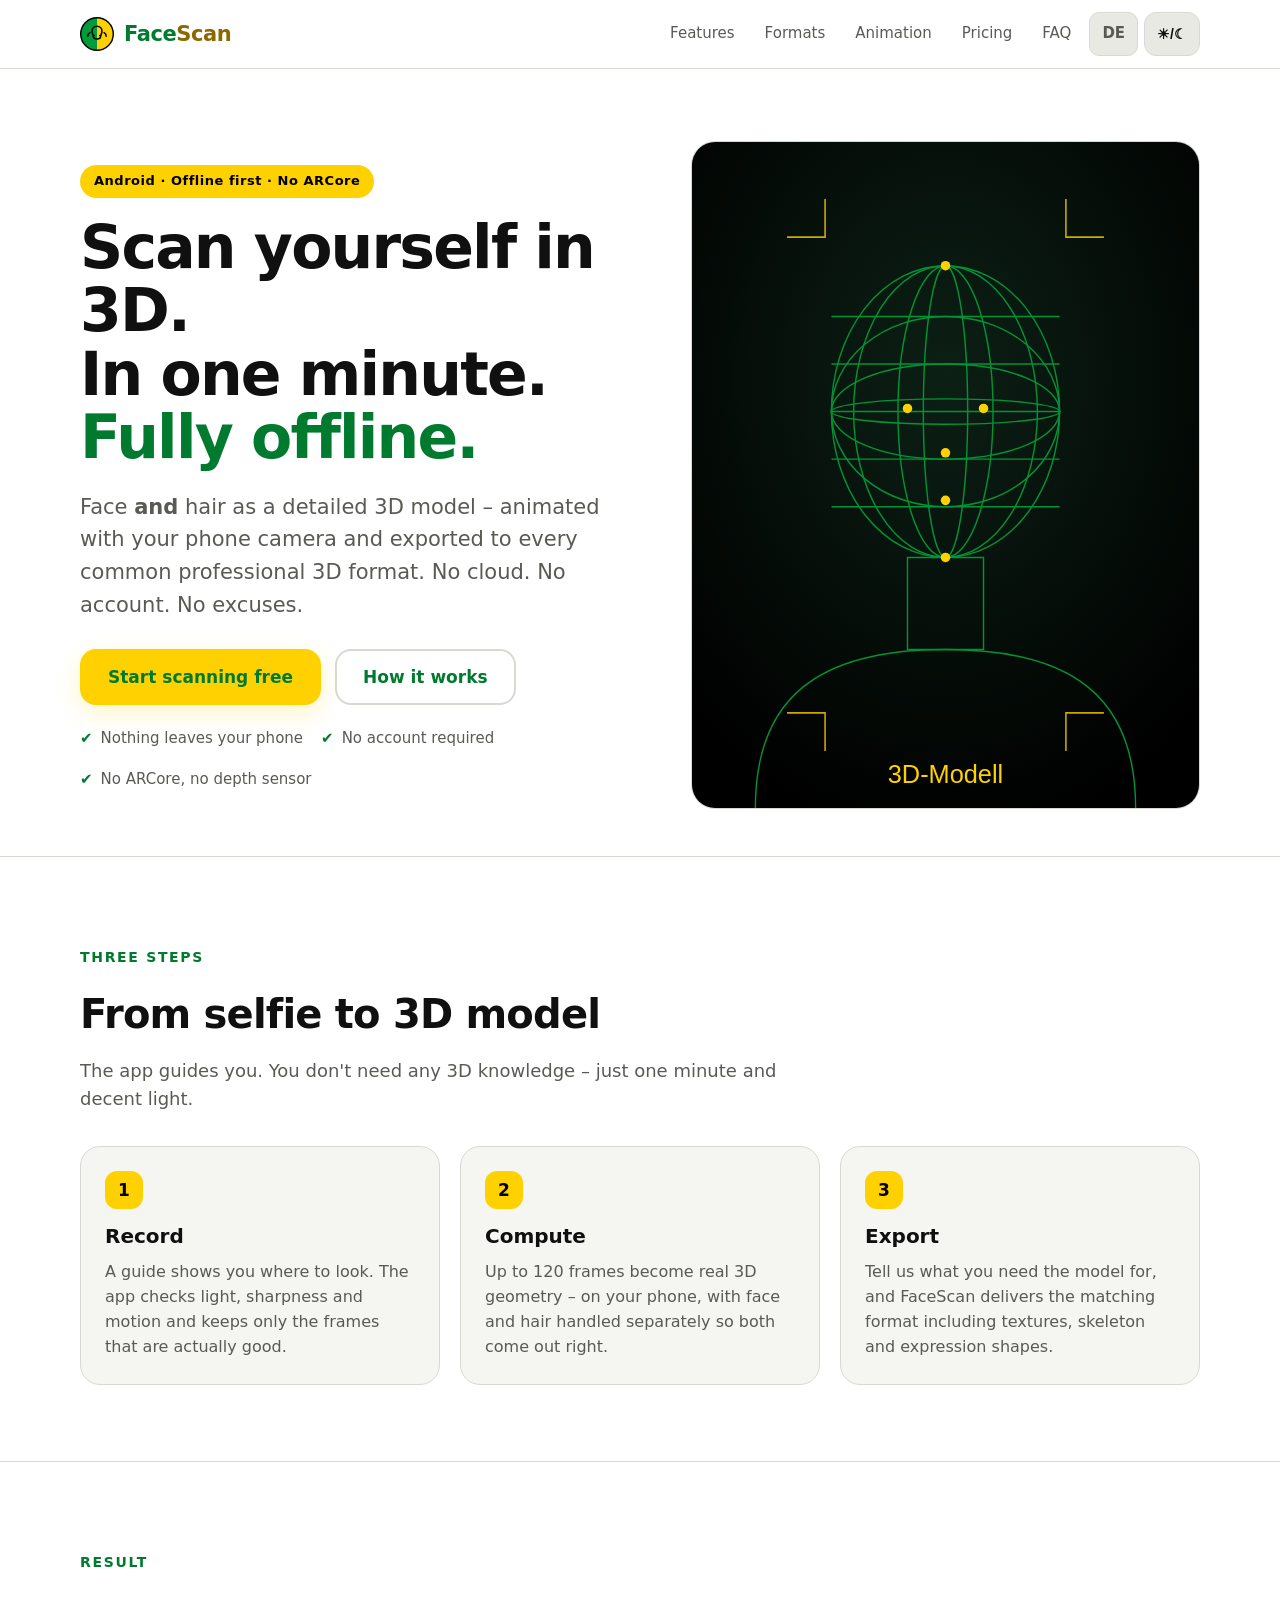
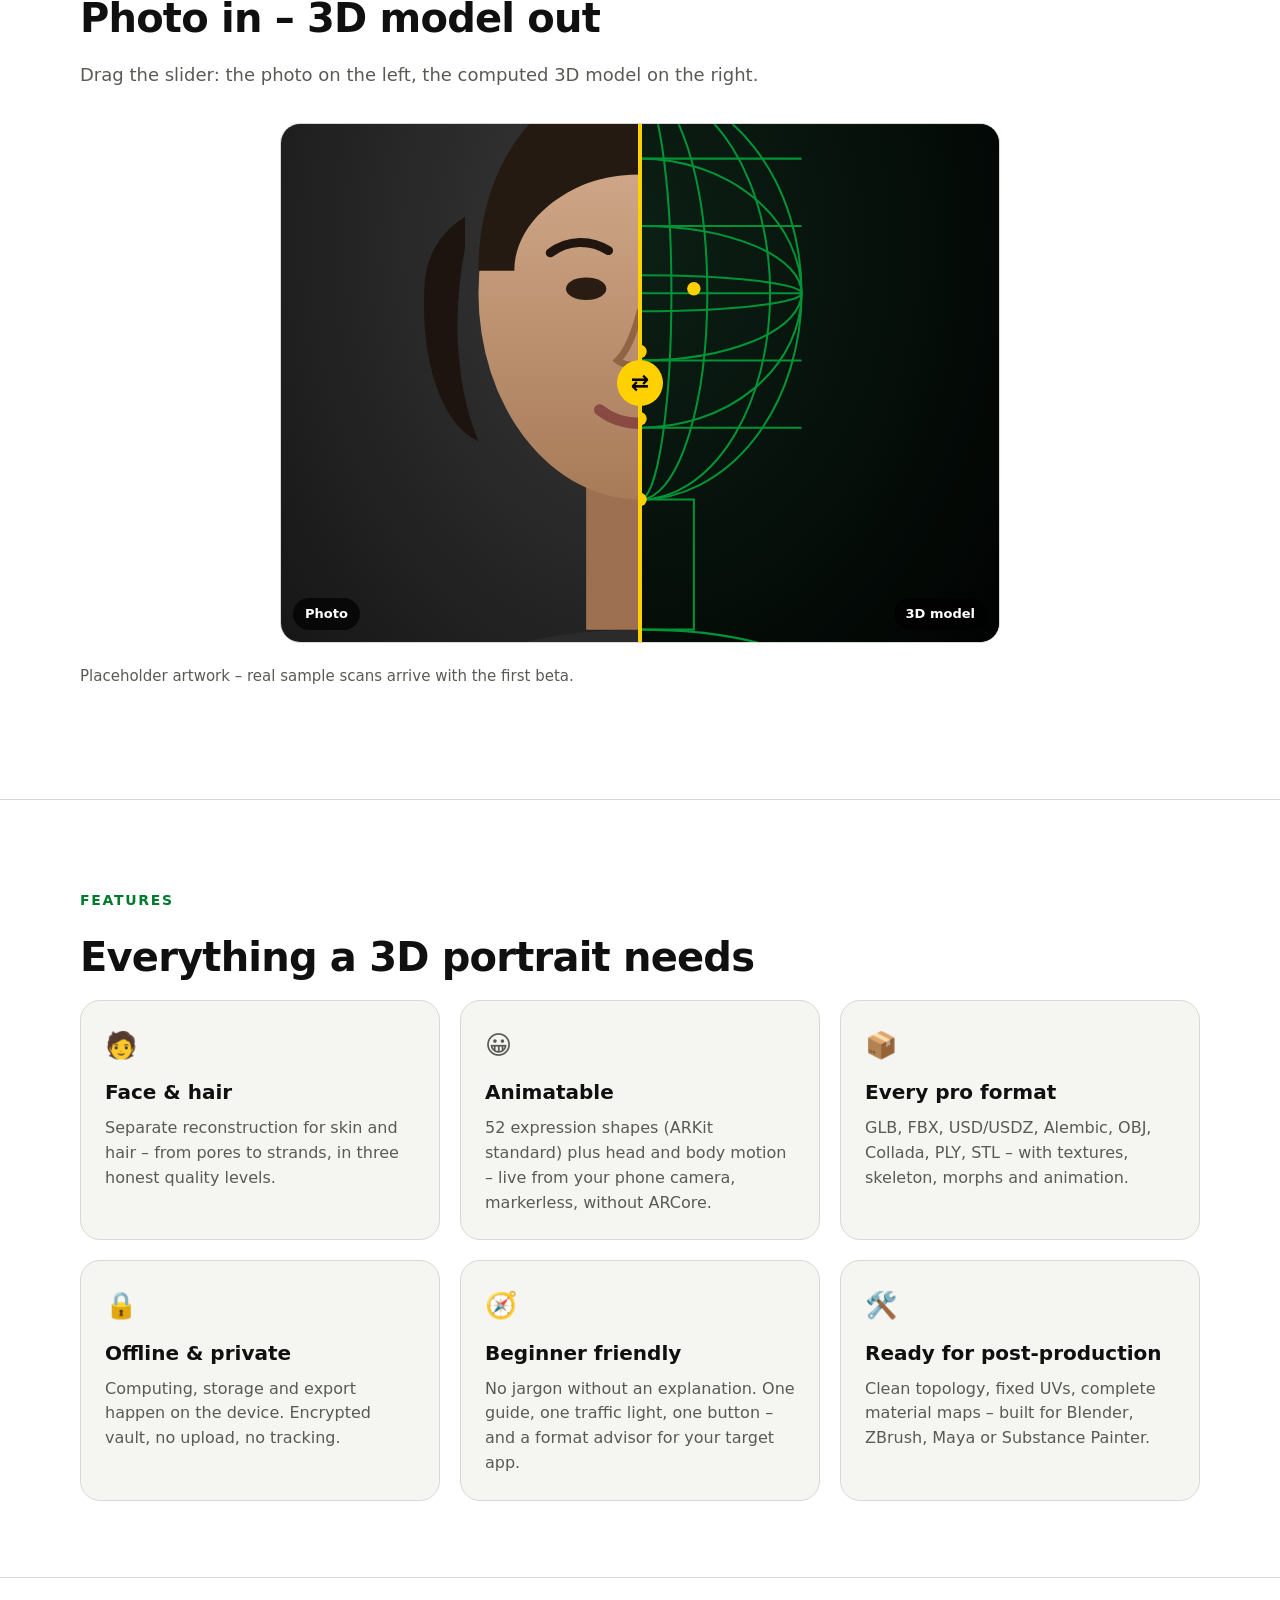
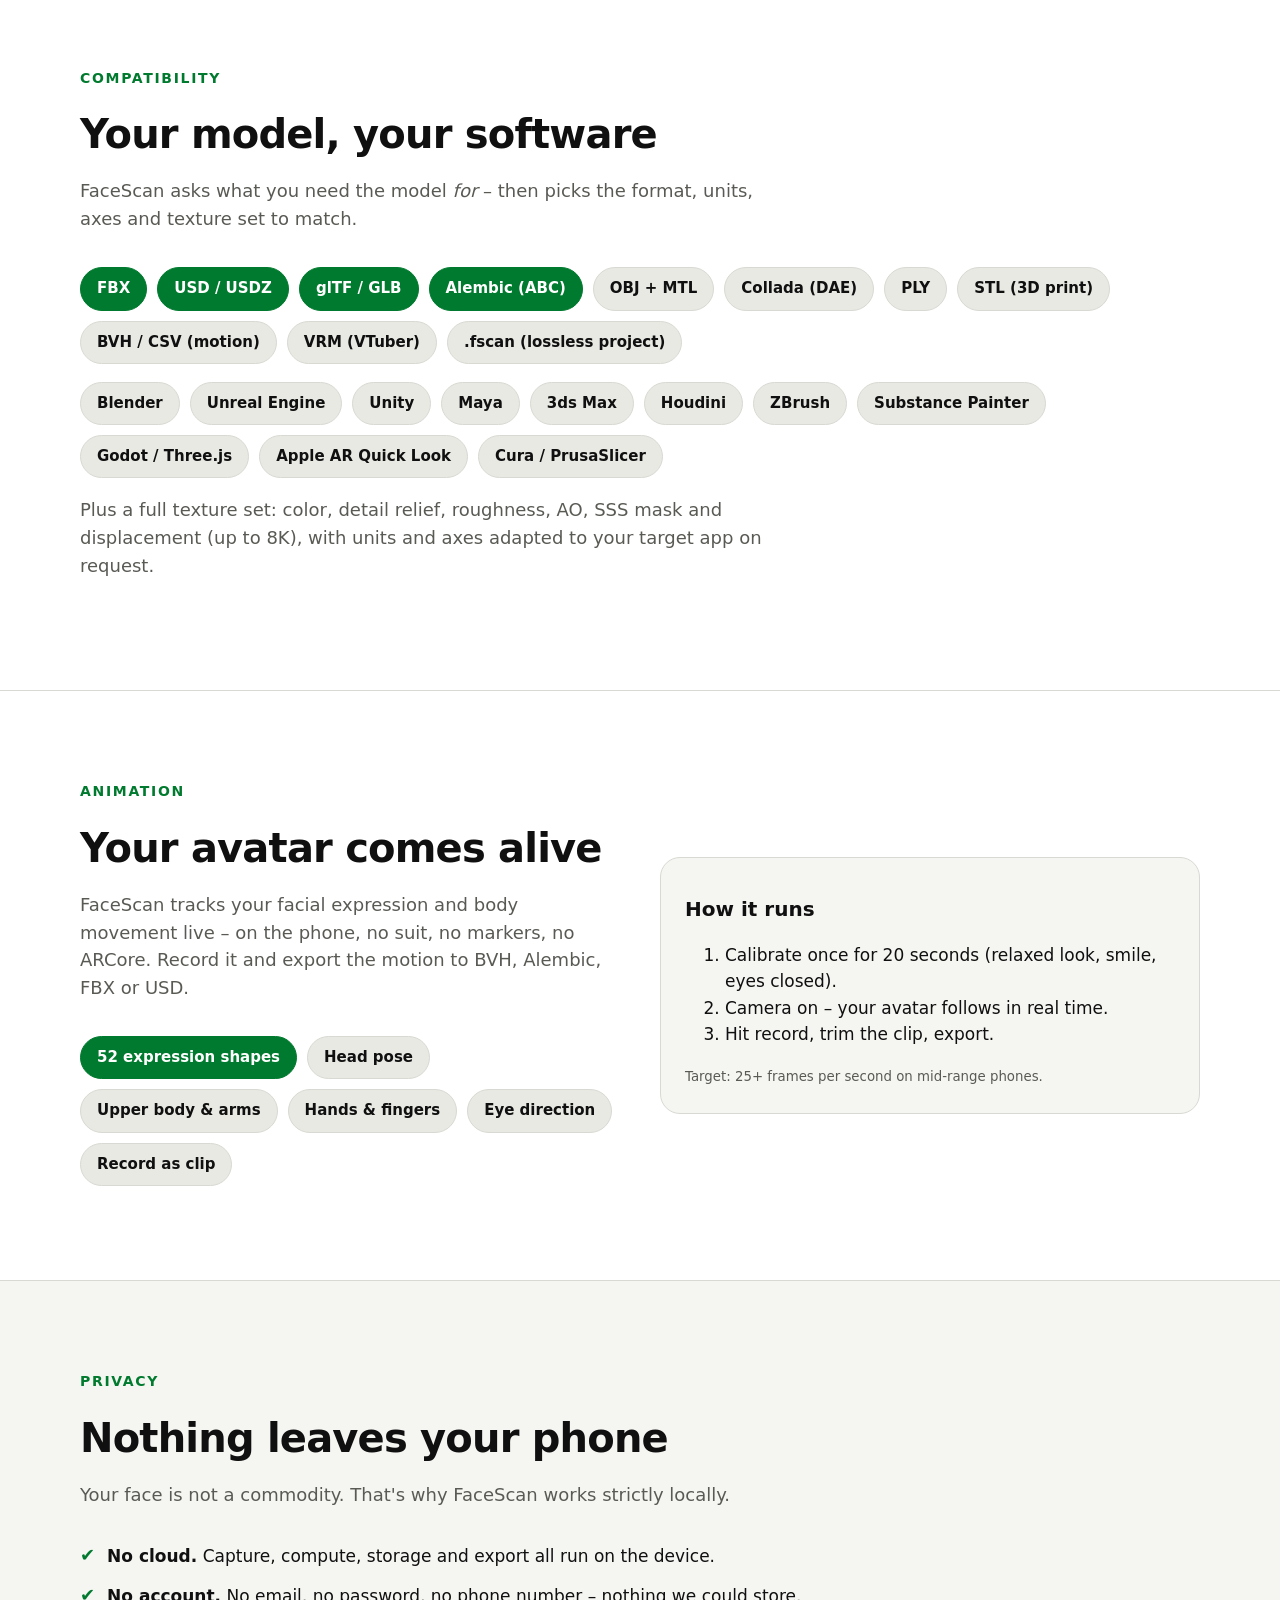
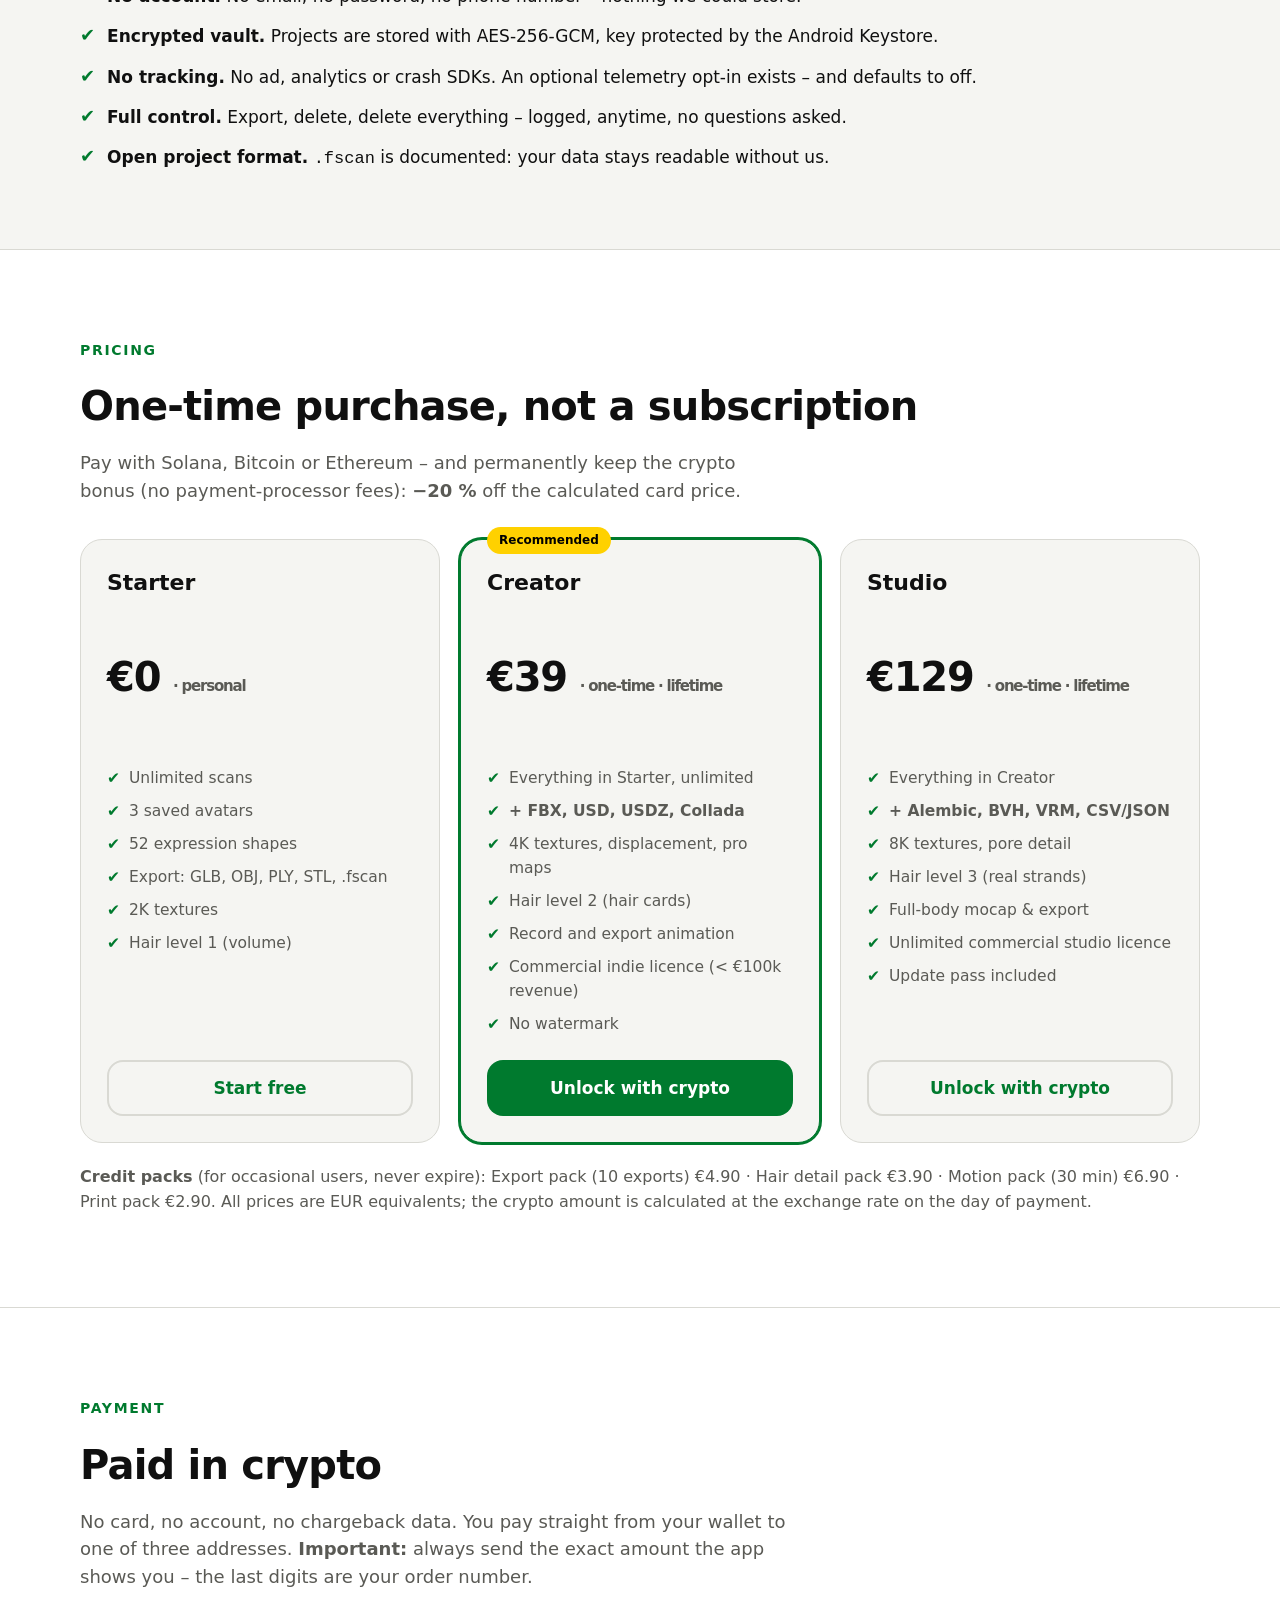
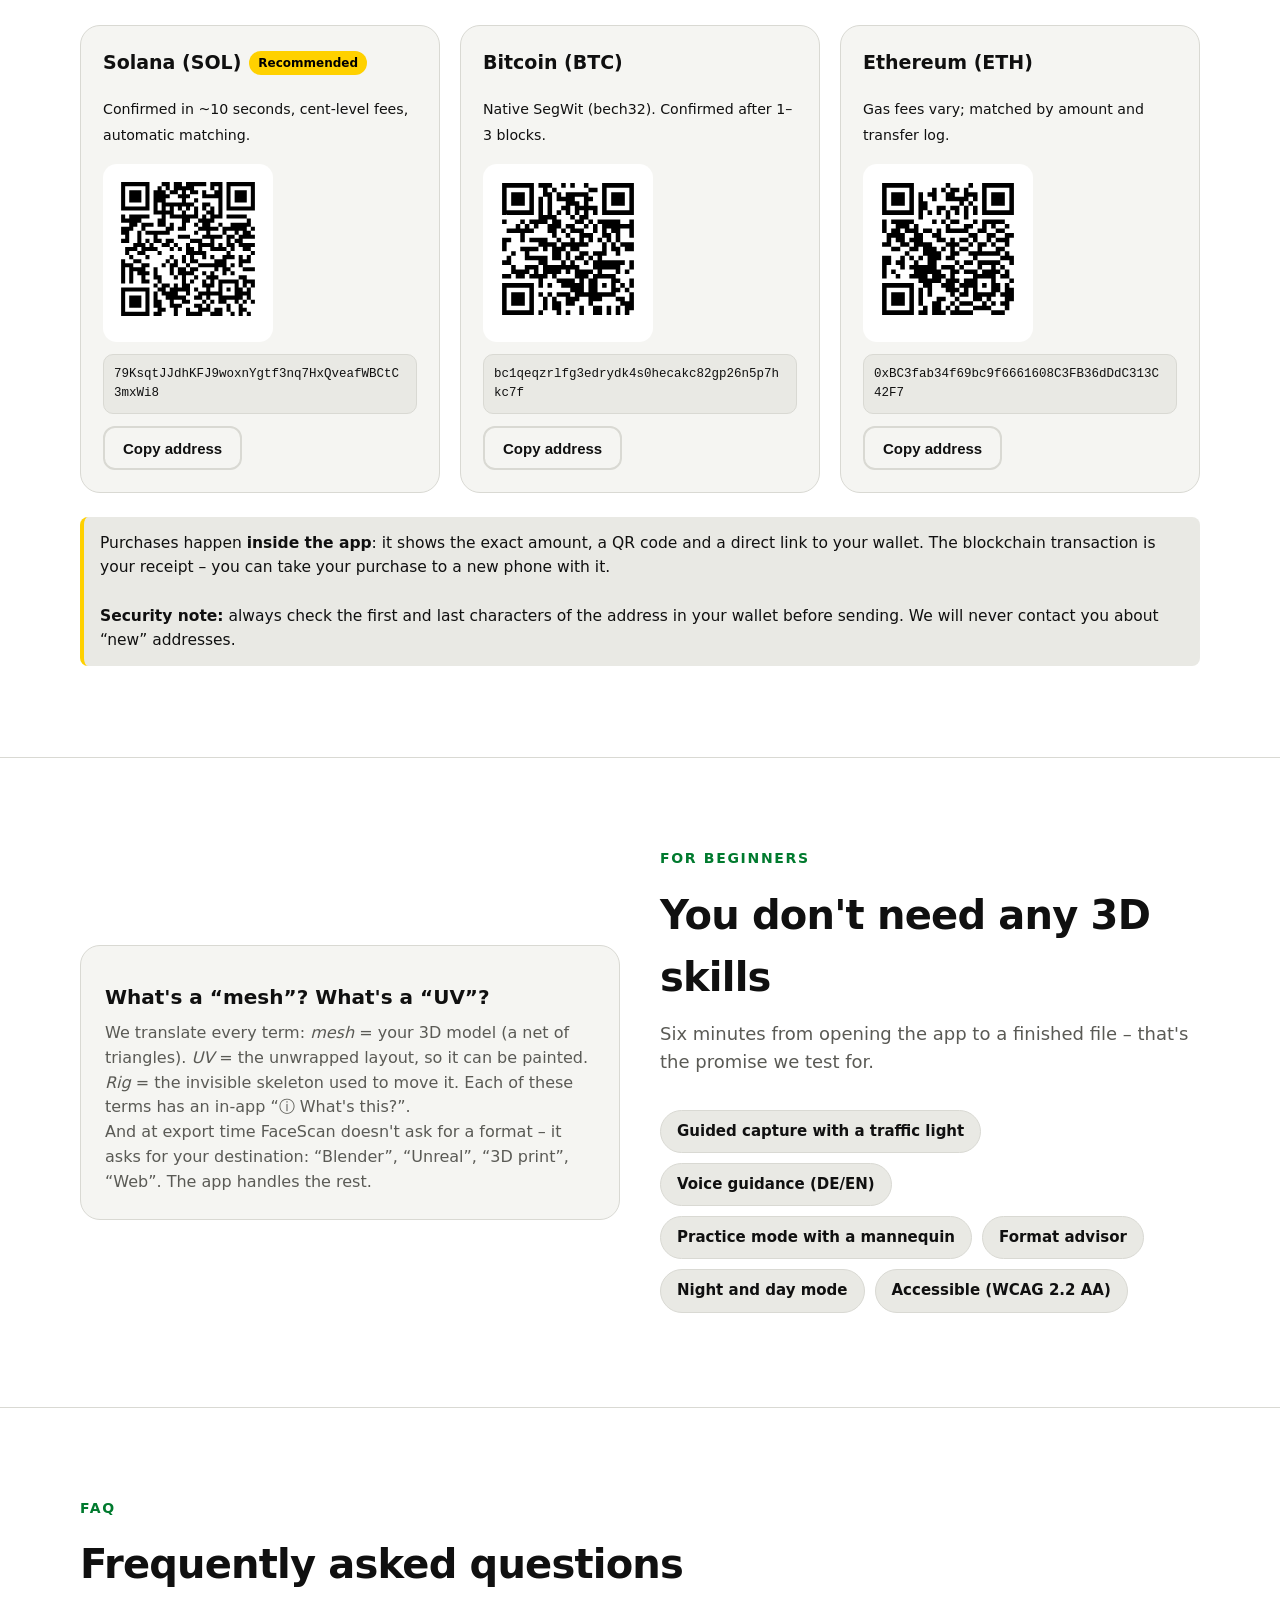
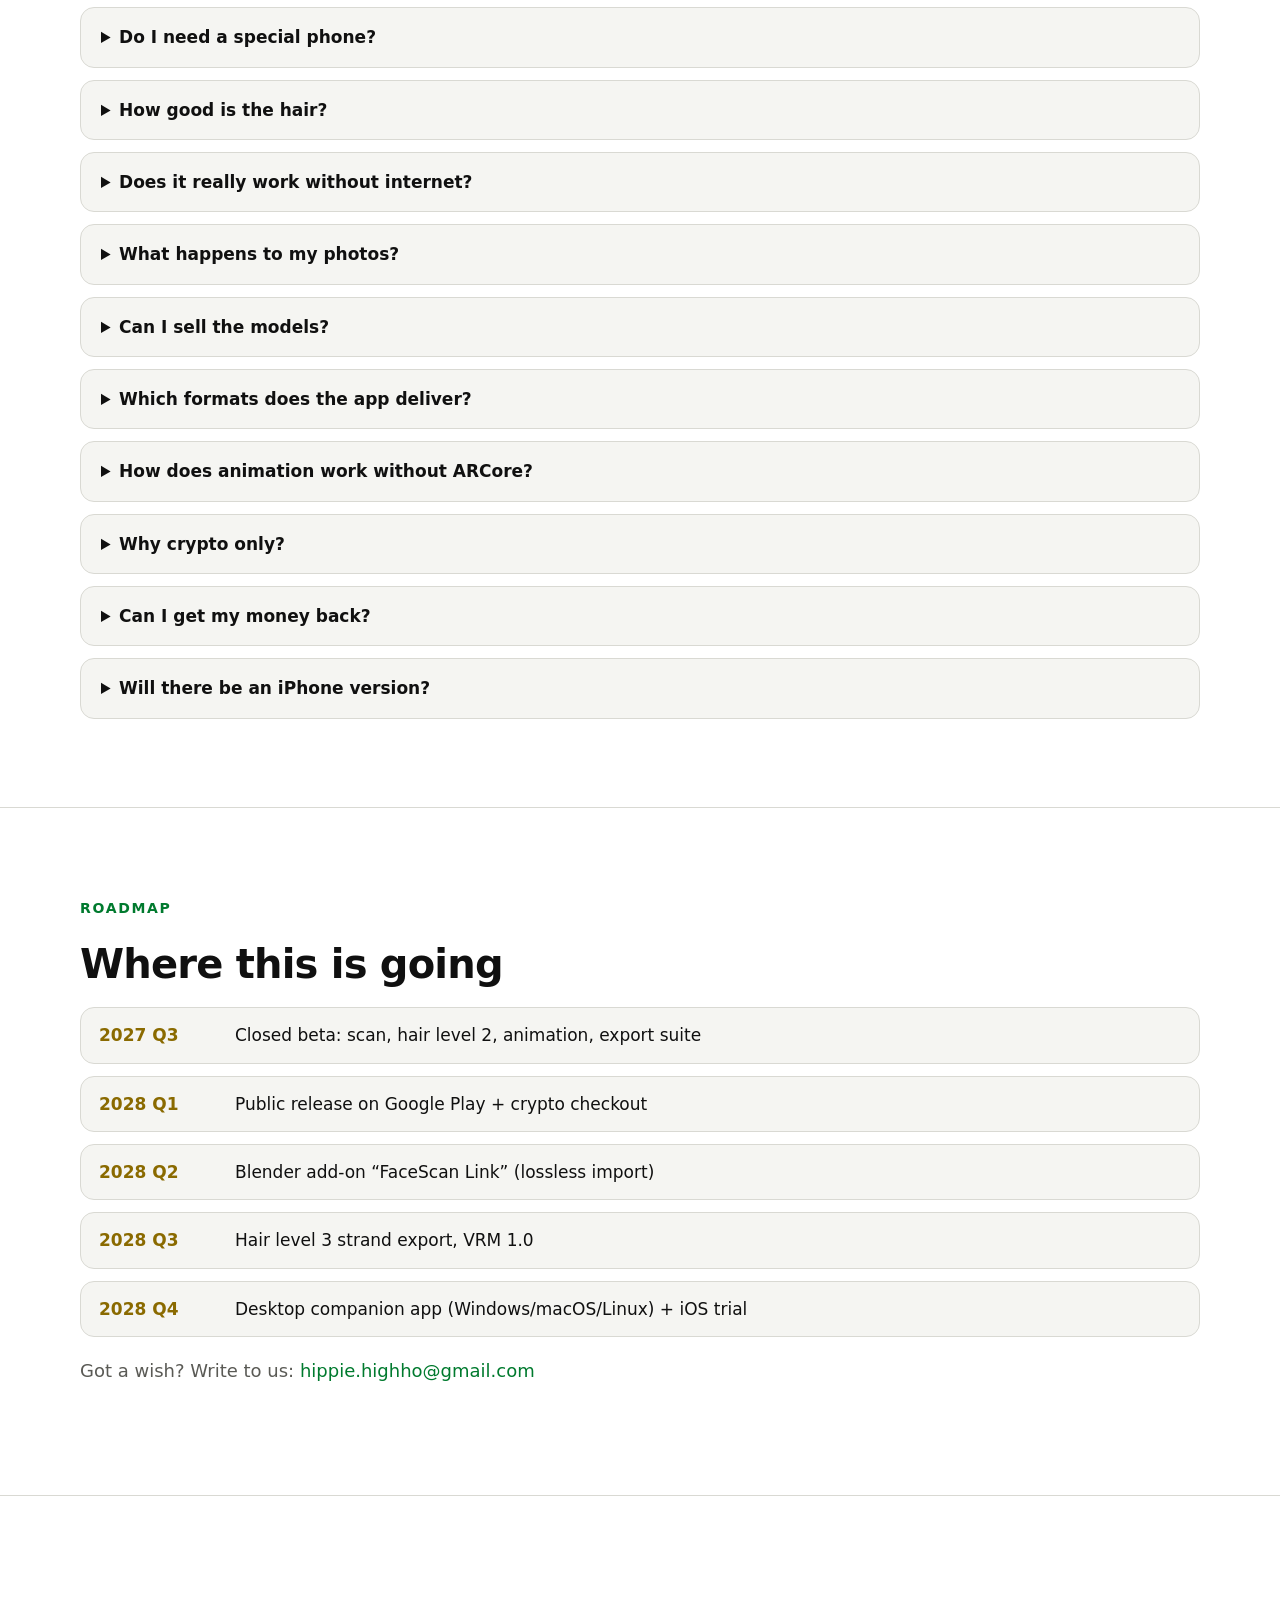
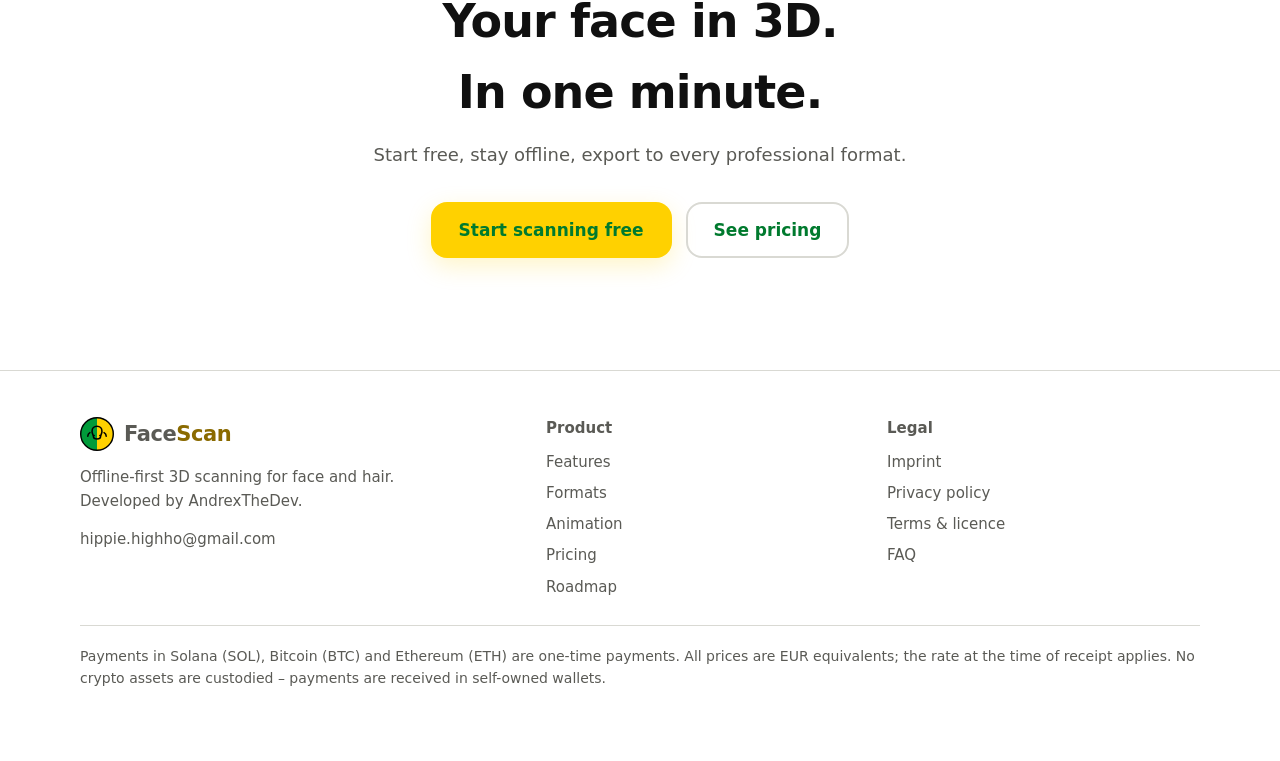
==== landing/en/index.html @ 871a0e40 "Konzept + Landingpage: FaceScan (offline-first 3D-Gesichtsscan) - docs/00..99: Gesamtkonzept, Archit" ====
<!DOCTYPE html>
<html lang="en" data-theme="dark">
<head>
<meta charset="utf-8">
<meta name="viewport" content="width=device-width, initial-scale=1">
<title>FaceScan – Offline 3D face scan (Android) | Face &amp; hair as a 3D model</title>
<meta name="description" content="Scan your face and hair in 3D with your phone – fully offline, animatable and exportable to every professional 3D format (FBX, USD, ABC, GLB, OBJ). No ARCore, no cloud, no account.">
<meta name="author" content="AndrexTheDev">
<link rel="canonical" href="https://facescan.app/en/">
<link rel="alternate" hreflang="de" href="https://facescan.app/">
<link rel="alternate" hreflang="en" href="https://facescan.app/en/">
<link rel="alternate" hreflang="x-default" href="https://facescan.app/">
<link rel="icon" href="../assets/img/favicon.svg" type="image/svg+xml">
<meta property="og:type" content="website">
<meta property="og:title" content="FaceScan – Offline 3D face scan (Android)">
<meta property="og:description" content="Scan face &amp; hair in 3D, animate it and export to every professional 3D format – offline, no account, no ARCore.">
<meta property="og:image" content="https://facescan.app/assets/img/og-image.png">
<meta property="og:locale" content="en_US">
<meta property="og:locale:alternate" content="de_DE">
<meta name="twitter:card" content="summary_large_image">
<meta name="theme-color" content="#000000">
<link rel="stylesheet" href="../assets/css/styles.css">
<script type="application/ld+json">
{
  "@context": "https://schema.org",
  "@type": "SoftwareApplication",
  "name": "FaceScan",
  "applicationCategory": "MultimediaApplication",
  "operatingSystem": "Android 10+",
  "description": "Offline-first 3D scanner for face and hair with animation and export to all common professional 3D formats.",
  "author": { "@type": "Person", "name": "AndrexTheDev" },
  "offers": [
    { "@type": "Offer", "name": "Starter", "price": "0", "priceCurrency": "EUR" },
    { "@type": "Offer", "name": "Creator", "price": "39.00", "priceCurrency": "EUR" },
    { "@type": "Offer", "name": "Studio", "price": "129.00", "priceCurrency": "EUR" }
  ]
}
</script>
</head>
<body>
<a class="skip" href="#main">Skip to content</a>

<header class="site-header">
  <div class="wrap header-inner">
    <a class="brand" href="../index.html">
      <img src="../assets/img/logo.svg" alt="FaceScan logo" width="34" height="34">
      <span>Face<span class="dot">Scan</span></span>
    </a>
    <nav class="nav" aria-label="Main navigation">
      <a href="#funktionen">Features</a>
      <a href="#formate">Formats</a>
      <a href="#animation">Animation</a>
      <a href="#preise">Pricing</a>
      <a href="#faq">FAQ</a>
      <a class="icon-btn" href="../index.html" hreflang="de" lang="de" aria-label="Zu Deutsch wechseln">DE</a>
      <button class="icon-btn" id="theme-toggle" type="button" aria-label="Toggle day and night mode">☀/☾</button>
    </nav>
  </div>
</header>

<main id="main">

  <!-- HERO -->
  <section class="hero">
    <div class="wrap hero-grid">
      <div>
        <span class="eyebrow">Android · Offline first · No ARCore</span>
        <h1>Scan yourself in 3D.<br>In one minute.<em> Fully offline.</em></h1>
        <p class="lead">
          Face <strong>and</strong> hair as a detailed 3D model – animated with your phone camera and exported
          to every common professional 3D format. No cloud. No account. No excuses.
        </p>
        <div class="cta-row">
          <a class="btn btn-gold" href="https://play.google.com/store/apps/details?id=com.andrexthedev.facescan">
            Start scanning free
          </a>
          <a class="btn btn-ghost" href="#wie">How it works</a>
        </div>
        <ul class="trust">
          <li><span class="tick">✔</span> Nothing leaves your phone</li>
          <li><span class="tick">✔</span> No account required</li>
          <li><span class="tick">✔</span> No ARCore, no depth sensor</li>
        </ul>
      </div>
      <div class="hero-art">
        <img src="../assets/img/shot-render.svg" alt="FaceScan showing a face as a green 3D wireframe model" width="320" height="420">
      </div>
    </div>
  </section>

  <!-- 3 STEPS -->
  <section id="wie">
    <div class="wrap">
      <p class="kicker">Three steps</p>
      <h2>From selfie to 3D model</h2>
      <p class="section-lead">The app guides you. You don't need any 3D knowledge – just one minute and decent light.</p>
      <div class="grid grid-3">
        <article class="card">
          <span class="step-num">1</span>
          <h3>Record</h3>
          <p>A guide shows you where to look. The app checks light, sharpness and motion and keeps only the
             frames that are actually good.</p>
        </article>
        <article class="card">
          <span class="step-num">2</span>
          <h3>Compute</h3>
          <p>Up to 120 frames become real 3D geometry – on your phone, with face and hair handled separately so
             both come out right.</p>
        </article>
        <article class="card">
          <span class="step-num">3</span>
          <h3>Export</h3>
          <p>Tell us what you need the model for, and FaceScan delivers the matching format including textures,
             skeleton and expression shapes.</p>
        </article>
      </div>
    </div>
  </section>

  <!-- COMPARE -->
  <section id="vergleich">
    <div class="wrap">
      <p class="kicker">Result</p>
      <h2>Photo in – 3D model out</h2>
      <p class="section-lead">Drag the slider: the photo on the left, the computed 3D model on the right.</p>
      <div class="compare" id="compare">
        <img src="../assets/img/shot-photo.svg" alt="Photo of a face" width="320" height="420">
        <img class="top" src="../assets/img/shot-render.svg" alt="The same face as a 3D wireframe" width="320" height="420">
        <span class="handle" aria-hidden="true"></span>
        <span class="tag left">Photo</span>
        <span class="tag right">3D model</span>
        <input type="range" min="0" max="100" value="50" aria-label="Compare photo and 3D model">
      </div>
      <p class="section-lead" style="margin-top:18px">
        <small>Placeholder artwork – real sample scans arrive with the first beta.</small>
      </p>
    </div>
  </section>

  <!-- FEATURES -->
  <section id="funktionen">
    <div class="wrap">
      <p class="kicker">Features</p>
      <h2>Everything a 3D portrait needs</h2>
      <div class="grid grid-3">
        <article class="card"><p class="emo">🧑</p><h3>Face &amp; hair</h3>
          <p>Separate reconstruction for skin and hair – from pores to strands, in three honest quality levels.</p></article>
        <article class="card"><p class="emo">😀</p><h3>Animatable</h3>
          <p>52 expression shapes (ARKit standard) plus head and body motion – live from your phone camera,
             markerless, without ARCore.</p></article>
        <article class="card"><p class="emo">📦</p><h3>Every pro format</h3>
          <p>GLB, FBX, USD/USDZ, Alembic, OBJ, Collada, PLY, STL – with textures, skeleton, morphs and animation.</p></article>
        <article class="card"><p class="emo">🔒</p><h3>Offline &amp; private</h3>
          <p>Computing, storage and export happen on the device. Encrypted vault, no upload, no tracking.</p></article>
        <article class="card"><p class="emo">🧭</p><h3>Beginner friendly</h3>
          <p>No jargon without an explanation. One guide, one traffic light, one button – and a format advisor
             for your target app.</p></article>
        <article class="card"><p class="emo">🛠️</p><h3>Ready for post-production</h3>
          <p>Clean topology, fixed UVs, complete material maps – built for Blender, ZBrush, Maya or Substance
             Painter.</p></article>
      </div>
    </div>
  </section>

  <!-- FORMATS -->
  <section id="formate">
    <div class="wrap">
      <p class="kicker">Compatibility</p>
      <h2>Your model, your software</h2>
      <p class="section-lead">FaceScan asks what you need the model <em>for</em> – then picks the format, units,
        axes and texture set to match.</p>
      <ul class="chips">
        <li class="strong">FBX</li><li class="strong">USD / USDZ</li><li class="strong">glTF / GLB</li>
        <li class="strong">Alembic (ABC)</li><li>OBJ + MTL</li><li>Collada (DAE)</li><li>PLY</li><li>STL (3D print)</li>
        <li>BVH / CSV (motion)</li><li>VRM (VTuber)</li><li>.fscan (lossless project)</li>
      </ul>
      <ul class="chips">
        <li>Blender</li><li>Unreal Engine</li><li>Unity</li><li>Maya</li><li>3ds Max</li><li>Houdini</li>
        <li>ZBrush</li><li>Substance Painter</li><li>Godot / Three.js</li><li>Apple AR Quick Look</li>
        <li>Cura / PrusaSlicer</li>
      </ul>
      <p class="section-lead">Plus a full texture set: color, detail relief, roughness, AO, SSS mask and
        displacement (up to 8K), with units and axes adapted to your target app on request.</p>
    </div>
  </section>

  <!-- ANIMATION -->
  <section id="animation">
    <div class="wrap grid grid-2" style="align-items:center;gap:40px">
      <div>
        <p class="kicker">Animation</p>
        <h2>Your avatar comes alive</h2>
        <p class="section-lead">
          FaceScan tracks your facial expression and body movement live – on the phone, no suit, no markers,
          no ARCore. Record it and export the motion to BVH, Alembic, FBX or USD.
        </p>
        <ul class="chips">
          <li class="strong">52 expression shapes</li><li>Head pose</li><li>Upper body &amp; arms</li>
          <li>Hands &amp; fingers</li><li>Eye direction</li><li>Record as clip</li>
        </ul>
      </div>
      <div class="card">
        <h3>How it runs</h3>
        <ol>
          <li>Calibrate once for 20 seconds (relaxed look, smile, eyes closed).</li>
          <li>Camera on – your avatar follows in real time.</li>
          <li>Hit record, trim the clip, export.</li>
        </ol>
        <p><small>Target: 25+ frames per second on mid-range phones.</small></p>
      </div>
    </div>
  </section>

  <!-- PRIVACY -->
  <section id="datenschutz" class="privacy">
    <div class="wrap">
      <p class="kicker">Privacy</p>
      <h2>Nothing leaves your phone</h2>
      <p class="section-lead">Your face is not a commodity. That's why FaceScan works strictly locally.</p>
      <ul class="privacy-list">
        <li><span class="tick">✔</span><span><strong>No cloud.</strong> Capture, compute, storage and export all
          run on the device.</span></li>
        <li><span class="tick">✔</span><span><strong>No account.</strong> No email, no password, no phone
          number – nothing we could store.</span></li>
        <li><span class="tick">✔</span><span><strong>Encrypted vault.</strong> Projects are stored with
          AES-256-GCM, key protected by the Android Keystore.</span></li>
        <li><span class="tick">✔</span><span><strong>No tracking.</strong> No ad, analytics or crash SDKs. An
          optional telemetry opt-in exists – and defaults to off.</span></li>
        <li><span class="tick">✔</span><span><strong>Full control.</strong> Export, delete, delete everything –
          logged, anytime, no questions asked.</span></li>
        <li><span class="tick">✔</span><span><strong>Open project format.</strong> <code>.fscan</code> is
          documented: your data stays readable without us.</span></li>
      </ul>
    </div>
  </section>

  <!-- PRICING -->
  <section id="preise">
    <div class="wrap">
      <p class="kicker">Pricing</p>
      <h2>One-time purchase, not a subscription</h2>
      <p class="section-lead">Pay with Solana, Bitcoin or Ethereum – and permanently keep the crypto bonus
        (no payment-processor fees): <strong>−20 %</strong> off the calculated card price.</p>

      <div class="price-grid">
        <article class="tier">
          <h3>Starter</h3>
          <p class="price">€0 <small> · personal</small></p>
          <ul>
            <li><span class="tick">✔</span> Unlimited scans</li>
            <li><span class="tick">✔</span> 3 saved avatars</li>
            <li><span class="tick">✔</span> 52 expression shapes</li>
            <li><span class="tick">✔</span> Export: GLB, OBJ, PLY, STL, .fscan</li>
            <li><span class="tick">✔</span> 2K textures</li>
            <li><span class="tick">✔</span> Hair level 1 (volume)</li>
          </ul>
          <a class="btn btn-ghost" href="https://play.google.com/store/apps/details?id=com.andrexthedev.facescan">Start free</a>
        </article>

        <article class="tier featured">
          <span class="badge">Recommended</span>
          <h3>Creator</h3>
          <p class="price">€39 <small> · one-time · lifetime</small></p>
          <ul>
            <li><span class="tick">✔</span> Everything in Starter, unlimited</li>
            <li><span class="tick">✔</span> <strong>+ FBX, USD, USDZ, Collada</strong></li>
            <li><span class="tick">✔</span> 4K textures, displacement, pro maps</li>
            <li><span class="tick">✔</span> Hair level 2 (hair cards)</li>
            <li><span class="tick">✔</span> Record and export animation</li>
            <li><span class="tick">✔</span> Commercial indie licence (&lt; €100k revenue)</li>
            <li><span class="tick">✔</span> No watermark</li>
          </ul>
          <a class="btn btn-green" href="#krypto">Unlock with crypto</a>
        </article>

        <article class="tier">
          <h3>Studio</h3>
          <p class="price">€129 <small> · one-time · lifetime</small></p>
          <ul>
            <li><span class="tick">✔</span> Everything in Creator</li>
            <li><span class="tick">✔</span> <strong>+ Alembic, BVH, VRM, CSV/JSON</strong></li>
            <li><span class="tick">✔</span> 8K textures, pore detail</li>
            <li><span class="tick">✔</span> Hair level 3 (real strands)</li>
            <li><span class="tick">✔</span> Full-body mocap &amp; export</li>
            <li><span class="tick">✔</span> Unlimited commercial studio licence</li>
            <li><span class="tick">✔</span> Update pass included</li>
          </ul>
          <a class="btn btn-ghost" href="#krypto">Unlock with crypto</a>
        </article>
      </div>

      <p class="credits">
        <strong>Credit packs</strong> (for occasional users, never expire): Export pack (10 exports) €4.90 ·
        Hair detail pack €3.90 · Motion pack (30 min) €6.90 · Print pack €2.90.
        All prices are EUR equivalents; the crypto amount is calculated at the exchange rate on the day of payment.
      </p>
    </div>
  </section>

  <!-- CRYPTO -->
  <section id="krypto">
    <div class="wrap">
      <p class="kicker">Payment</p>
      <h2>Paid in crypto</h2>
      <p class="section-lead">
        No card, no account, no chargeback data. You pay straight from your wallet to one of three addresses.
        <strong>Important:</strong> always send the exact amount the app shows you – the last digits are your
        order number.
      </p>
      <div class="crypto-grid">
        <article class="coin">
          <h3>Solana (SOL) <span class="pill">Recommended</span></h3>
          <p><small>Confirmed in ~10 seconds, cent-level fees, automatic matching.</small></p>
          <div class="qr"><img src="../assets/img/qr-sol.svg" alt="QR code of the Solana address" width="150" height="150"></div>
          <code>79KsqtJJdhKFJ9woxnYgtf3nq7HxQveafWBCtC3mxWi8</code>
          <button class="btn btn-ghost btn-sm" type="button" data-copy="79KsqtJJdhKFJ9woxnYgtf3nq7HxQveafWBCtC3mxWi8">Copy address</button>
        </article>
        <article class="coin">
          <h3>Bitcoin (BTC)</h3>
          <p><small>Native SegWit (bech32). Confirmed after 1–3 blocks.</small></p>
          <div class="qr"><img src="../assets/img/qr-btc.svg" alt="QR code of the Bitcoin address" width="150" height="150"></div>
          <code>bc1qeqzrlfg3edrydk4s0hecakc82gp26n5p7hkc7f</code>
          <button class="btn btn-ghost btn-sm" type="button" data-copy="bc1qeqzrlfg3edrydk4s0hecakc82gp26n5p7hkc7f">Copy address</button>
        </article>
        <article class="coin">
          <h3>Ethereum (ETH)</h3>
          <p><small>Gas fees vary; matched by amount and transfer log.</small></p>
          <div class="qr"><img src="../assets/img/qr-eth.svg" alt="QR code of the Ethereum address" width="150" height="150"></div>
          <code>0xBC3fab34f69bc9f6661608C3FB36dDdC313C42F7</code>
          <button class="btn btn-ghost btn-sm" type="button" data-copy="0xBC3fab34f69bc9f6661608C3FB36dDdC313C42F7">Copy address</button>
        </article>
      </div>
      <p class="note">
        Purchases happen <strong>inside the app</strong>: it shows the exact amount, a QR code and a direct
        link to your wallet. The blockchain transaction is your receipt – you can take your purchase to a new
        phone with it.
        <br><br>
        <strong>Security note:</strong> always check the first and last characters of the address in your
        wallet before sending. We will never contact you about “new” addresses.
      </p>
    </div>
  </section>

  <!-- BEGINNERS -->
  <section id="einsteiger">
    <div class="wrap grid grid-2" style="align-items:center;gap:40px">
      <div class="card">
        <h3>What's a “mesh”? What's a “UV”?</h3>
        <p>We translate every term: <em>mesh</em> = your 3D model (a net of triangles). <em>UV</em> = the
          unwrapped layout, so it can be painted. <em>Rig</em> = the invisible skeleton used to move it. Each
          of these terms has an in-app “ⓘ What's this?”.</p>
        <p>And at export time FaceScan doesn't ask for a format – it asks for your destination: “Blender”,
          “Unreal”, “3D print”, “Web”. The app handles the rest.</p>
      </div>
      <div>
        <p class="kicker">For beginners</p>
        <h2>You don't need any 3D skills</h2>
        <p class="section-lead">Six minutes from opening the app to a finished file – that's the promise we
          test for.</p>
        <ul class="chips">
          <li>Guided capture with a traffic light</li><li>Voice guidance (DE/EN)</li><li>Practice mode with a mannequin</li>
          <li>Format advisor</li><li>Night and day mode</li><li>Accessible (WCAG 2.2 AA)</li>
        </ul>
      </div>
    </div>
  </section>

  <!-- FAQ -->
  <section id="faq">
    <div class="wrap">
      <p class="kicker">FAQ</p>
      <h2>Frequently asked questions</h2>
      <details><summary>Do I need a special phone?</summary>
        <p>Android 10 or newer. On mid-range devices a standard scan takes about three minutes, on flagships
           less. A depth sensor or ARCore is <strong>not</strong> required.</p></details>
      <details><summary>How good is the hair?</summary>
        <p>Honestly: reconstructing individual hairs from phone photos is unsolved worldwide. FaceScan works in
           three levels instead: volume (free), hair cards with strand structure (Creator) and real strand
           curves (Studio). The app tells you up front which level is possible.</p></details>
      <details><summary>Does it really work without internet?</summary>
        <p>Yes. Scanning, computing, animating and exporting run entirely on the device. The app only needs a
           network when you decide to buy something – and even then it stays fully usable.</p></details>
      <details><summary>What happens to my photos?</summary>
        <p>They stay on your phone, encrypted inside the app vault. You decide whether the source frames are
           kept after the scan or deleted. There is no upload and no account.</p></details>
      <details><summary>Can I sell the models?</summary>
        <p>With Creator, yes – for your own commercial projects up to €100,000 annual revenue; with Studio,
           without a limit. Biometric identification, surveillance and deceptive or derogatory depictions are
           not allowed – and you need the consent of the person depicted (the app includes a model-release
           generator for that).</p></details>
      <details><summary>Which formats does the app deliver?</summary>
        <p>GLB, OBJ+MTL, PLY, STL (free), FBX, USD, USDZ, Collada (Creator), Alembic, BVH, VRM, CSV/JSON
           (Studio) – each with a texture set and, on request, skeleton, morph targets and animation.</p></details>
      <details><summary>How does animation work without ARCore?</summary>
        <p>FaceScan uses on-device face and body tracking: 478 points on the face, 52 expression values,
           33 body points in real metres. That's enough to drive your avatar – no markers, no suit, no Google
           Play services.</p></details>
      <details><summary>Why crypto only?</summary>
        <p>Because it fits the product: no accounts, no card data, no chargebacks, no payment processor in the
           loop. As a bonus we pass the saved fees on as a 20 % discount.</p></details>
      <details><summary>Can I get my money back?</summary>
        <p>Yes. Voluntary 14-day refund to the sending address, minus network fees. Just contact us with your
           transaction ID.</p></details>
      <details><summary>Will there be an iPhone version?</summary>
        <p>It's planned after the Android launch. The compute core is written in C++ and can be reused – but
           camera work and app review remain real effort.</p></details>
    </div>
  </section>

  <!-- ROADMAP -->
  <section id="roadmap">
    <div class="wrap">
      <p class="kicker">Roadmap</p>
      <h2>Where this is going</h2>
      <div class="roadmap">
        <div class="row"><span class="when">2027 Q3</span><span>Closed beta: scan, hair level 2, animation, export suite</span></div>
        <div class="row"><span class="when">2028 Q1</span><span>Public release on Google Play + crypto checkout</span></div>
        <div class="row"><span class="when">2028 Q2</span><span>Blender add-on “FaceScan Link” (lossless import)</span></div>
        <div class="row"><span class="when">2028 Q3</span><span>Hair level 3 strand export, VRM 1.0</span></div>
        <div class="row"><span class="when">2028 Q4</span><span>Desktop companion app (Windows/macOS/Linux) + iOS trial</span></div>
      </div>
      <p class="section-lead" style="margin-top:20px">Got a wish? Write to us:
        <a href="mailto:hippie.highho@gmail.com">hippie.highho@gmail.com</a></p>
    </div>
  </section>

  <!-- FINAL CTA -->
  <section class="final">
    <div class="wrap">
      <h2>Your face in 3D.<br>In one minute.</h2>
      <p class="section-lead" style="margin-inline:auto">Start free, stay offline, export to every professional format.</p>
      <div class="cta-row">
        <a class="btn btn-gold" href="https://play.google.com/store/apps/details?id=com.andrexthedev.facescan">Start scanning free</a>
        <a class="btn btn-ghost" href="#preise">See pricing</a>
      </div>
    </div>
  </section>
</main>

<footer class="site-footer">
  <div class="wrap">
    <div class="footer-grid">
      <div>
        <a class="brand" href="../index.html">
          <img src="../assets/img/logo.svg" alt="" width="30" height="30">
          <span>Face<span class="dot">Scan</span></span>
        </a>
        <p>Offline-first 3D scanning for face and hair.<br>Developed by AndrexTheDev.</p>
        <p><a href="mailto:hippie.highho@gmail.com">hippie.highho@gmail.com</a></p>
      </div>
      <div>
        <strong>Product</strong>
        <ul>
          <li><a href="#funktionen">Features</a></li>
          <li><a href="#formate">Formats</a></li>
          <li><a href="#animation">Animation</a></li>
          <li><a href="#preise">Pricing</a></li>
          <li><a href="#roadmap">Roadmap</a></li>
        </ul>
      </div>
      <div>
        <strong>Legal</strong>
        <ul>
          <li><a href="../impressum/index.html">Imprint</a></li>
          <li><a href="../privacy/index.html">Privacy policy</a></li>
          <li><a href="../terms/index.html">Terms &amp; licence</a></li>
          <li><a href="#faq">FAQ</a></li>
        </ul>
      </div>
    </div>
    <p class="legal-note">
      Payments in Solana (SOL), Bitcoin (BTC) and Ethereum (ETH) are one-time payments. All prices are EUR
      equivalents; the rate at the time of receipt applies. No crypto assets are custodied – payments are
      received in self-owned wallets.
    </p>
  </div>
</footer>

<script src="../assets/js/main.js" defer></script>
</body>
</html>
---- landing/assets/css/styles.css ----
/* ==========================================================================
   FaceScan – Landingpage
   Farben: Jamaika-Flagge (Schwarz #000000 · Grün #009B3A · Gold #FFD100)
   Kontrastregeln: Text auf Grün/Gold ist immer SCHWARZ (AA/AAA geprüft).
   Day-Mode: Grün #007A2E (5,49:1) · Gold als Text #8A6A00 (5,07:1)
   Keine externen Abhängigkeiten, keine Web-Fonts, keine Tracker.
   ========================================================================== */

:root {
  /* Night (Standard) */
  --bg: #000000;
  --surface-1: #0E0E0E;
  --surface-2: #1A1A1A;
  --surface-3: #2A2A2A;
  --text: #F5F5F5;
  --text-2: #A8A8A8;
  --brand: #009B3A;
  --brand-bright: #00B34A;
  --gold: #FFD100;
  --gold-soft: #FFC400;
  --on-brand: #000000;
  --error: #FF6B6B;
  --line: #2A2A2A;
  --shadow: 0 10px 30px rgba(0, 0, 0, .6);
  color-scheme: dark;
}

[data-theme="light"] {
  --bg: #FFFFFF;
  --surface-1: #F5F5F2;
  --surface-2: #E9E9E4;
  --surface-3: #D9D9D3;
  --text: #101010;
  --text-2: #5A5A55;
  --brand: #007A2E;
  --brand-bright: #007A2E;
  --gold: #FFD100;         /* nur als Fläche mit schwarzer Schrift */
  --gold-soft: #8A6A00;    /* Gold als Text/Link */
  --on-brand: #FFFFFF;
  --error: #B3261E;
  --line: #D9D9D3;
  --shadow: 0 8px 24px rgba(0, 0, 0, .12);
  color-scheme: light;
}

* { box-sizing: border-box; }

html { scroll-behavior: smooth; }

body {
  margin: 0;
  background: var(--bg);
  color: var(--text);
  font-family: system-ui, -apple-system, "Segoe UI", Roboto, "Helvetica Neue", Arial, sans-serif;
  font-size: 17px;
  line-height: 1.55;
  -webkit-font-smoothing: antialiased;
}

img { max-width: 100%; height: auto; }

a { color: var(--brand-bright); text-decoration: none; }
a:hover { text-decoration: underline; }
[data-theme="light"] a { color: var(--brand); }

:focus-visible {
  outline: 3px solid var(--gold);
  outline-offset: 2px;
  border-radius: 4px;
}
[data-theme="light"] :focus-visible { outline-color: var(--brand); }

.wrap { width: min(1120px, 92vw); margin-inline: auto; }
.skip {
  position: absolute; left: -9999px; top: 0;
  background: var(--gold); color: #000; padding: 12px 18px; z-index: 100;
}
.skip:focus { left: 8px; top: 8px; }

/* ---------- Header ---------- */
.site-header {
  position: sticky; top: 0; z-index: 50;
  background: color-mix(in srgb, var(--bg) 88%, transparent);
  backdrop-filter: blur(10px);
  border-bottom: 1px solid var(--line);
}
.header-inner { display: flex; align-items: center; gap: 16px; padding: 12px 0; }
.brand { display: flex; align-items: center; gap: 10px; font-weight: 800; font-size: 21px; color: var(--text); }
.brand:hover { text-decoration: none; }
.brand img { width: 34px; height: 34px; }
.brand span { letter-spacing: -.02em; }
.brand .dot { color: var(--gold); }
[data-theme="light"] .brand .dot { color: var(--gold-soft); }

.nav { margin-left: auto; display: flex; align-items: center; gap: 6px; flex-wrap: wrap; }
.nav a { color: var(--text-2); padding: 8px 12px; border-radius: 10px; font-size: 15px; }
.nav a:hover { color: var(--text); background: var(--surface-2); text-decoration: none; }

.icon-btn {
  display: inline-flex; align-items: center; justify-content: center;
  min-width: 44px; height: 44px; padding: 0 12px;
  background: var(--surface-2); color: var(--text);
  border: 1px solid var(--line); border-radius: 12px;
  font-size: 14px; font-weight: 700; cursor: pointer;
}
.icon-btn:hover { background: var(--surface-3); }

/* ---------- Hero ---------- */
.hero { padding: 72px 0 40px; border-bottom: 1px solid var(--line); }
.hero-grid { display: grid; grid-template-columns: 1.05fr .95fr; gap: 48px; align-items: center; }
.eyebrow {
  display: inline-block; background: var(--gold); color: #000; font-weight: 800;
  padding: 6px 14px; border-radius: 999px; font-size: 13px; letter-spacing: .04em;
}
h1 { font-size: clamp(34px, 5.2vw, 60px); line-height: 1.06; margin: 18px 0 16px; letter-spacing: -.03em; }
h1 em { font-style: normal; color: var(--brand-bright); }
[data-theme="light"] h1 em { color: var(--brand); }
.lead { font-size: clamp(17px, 2vw, 21px); color: var(--text-2); max-width: 46ch; }
.cta-row { display: flex; gap: 14px; flex-wrap: wrap; margin: 28px 0 22px; }

.btn {
  display: inline-flex; align-items: center; justify-content: center; gap: 10px;
  min-height: 56px; padding: 0 26px; border-radius: 16px; font-weight: 800; font-size: 17px;
  border: 2px solid transparent; cursor: pointer; text-decoration: none;
}
.btn:hover { text-decoration: none; transform: translateY(-1px); }
.btn-gold { background: var(--gold); color: #000; box-shadow: 0 8px 24px rgba(255, 209, 0, .22); }
.btn-green { background: var(--brand); color: var(--on-brand); }
[data-theme="light"] .btn-green { background: var(--brand); color: #fff; }
.btn-ghost { background: transparent; color: var(--text); border-color: var(--surface-3); }
.btn-sm { min-height: 44px; padding: 0 18px; font-size: 15px; border-radius: 12px; }

.trust { display: flex; gap: 18px; flex-wrap: wrap; padding: 0; margin: 0; list-style: none; }
.trust li { display: flex; align-items: center; gap: 8px; font-size: 15px; color: var(--text-2); }
.trust .tick { color: var(--brand-bright); font-weight: 900; }
[data-theme="light"] .trust .tick { color: var(--brand); }

.hero-art { position: relative; }
.hero-art img { width: 100%; border-radius: 24px; border: 1px solid var(--line); background: var(--surface-1); }

/* ---------- Sections ---------- */
section { padding: 76px 0; border-bottom: 1px solid var(--line); }
h2 { font-size: clamp(26px, 3.4vw, 40px); letter-spacing: -.02em; margin: 0 0 12px; }
.section-lead { color: var(--text-2); max-width: 62ch; margin: 0 0 34px; font-size: 18px; }
.kicker { color: var(--brand-bright); font-weight: 800; font-size: 14px; letter-spacing: .12em; text-transform: uppercase; }
[data-theme="light"] .kicker { color: var(--brand); }

.grid { display: grid; gap: 20px; }
.grid-3 { grid-template-columns: repeat(3, 1fr); }
.grid-2 { grid-template-columns: repeat(2, 1fr); }
@media (max-width: 900px) { .grid-3, .grid-2, .hero-grid { grid-template-columns: 1fr; } }

.card {
  background: var(--surface-1); border: 1px solid var(--line);
  border-radius: 20px; padding: 24px;
}
.card h3 { margin: 12px 0 8px; font-size: 20px; }
.card p { margin: 0; color: var(--text-2); font-size: 16px; }
.card .emo { font-size: 26px; }
.step-num {
  display: inline-flex; align-items: center; justify-content: center;
  width: 38px; height: 38px; border-radius: 12px;
  background: var(--gold); color: #000; font-weight: 900;
}

/* ---------- Compare slider ---------- */
.compare { position: relative; width: min(720px, 100%); margin-inline: auto; aspect-ratio: 320 / 420; max-height: 520px; border-radius: 20px; overflow: hidden; border: 1px solid var(--line); }
.compare img { position: absolute; inset: 0; width: 100%; height: 100%; object-fit: cover; }
.compare .top { clip-path: inset(0 0 0 var(--pos, 50%)); }
.compare input[type="range"] {
  position: absolute; inset: 0; width: 100%; height: 100%; margin: 0;
  opacity: 0; cursor: ew-resize;
}
.compare .handle {
  position: absolute; top: 0; bottom: 0; left: var(--pos, 50%); width: 4px;
  background: var(--gold); transform: translateX(-2px); pointer-events: none;
}
.compare .handle::after {
  content: "⇄"; position: absolute; top: 50%; left: 50%; transform: translate(-50%, -50%);
  width: 46px; height: 46px; border-radius: 50%; background: var(--gold); color: #000;
  display: grid; place-items: center; font-size: 22px; font-weight: 900;
}
.compare .tag {
  position: absolute; bottom: 12px; font-size: 13px; font-weight: 800;
  background: rgba(0, 0, 0, .7); color: #fff; padding: 6px 12px; border-radius: 999px;
}
.compare .tag.left { left: 12px; }
.compare .tag.right { right: 12px; }

/* ---------- Formats ---------- */
.chips { display: flex; flex-wrap: wrap; gap: 10px; padding: 0; margin: 0 0 18px; list-style: none; }
.chips li {
  background: var(--surface-2); border: 1px solid var(--line); color: var(--text);
  padding: 9px 16px; border-radius: 999px; font-size: 15px; font-weight: 600;
}
.chips li.strong { background: var(--brand); color: var(--on-brand); border-color: var(--brand); }
[data-theme="light"] .chips li.strong { color: #fff; }

/* ---------- Privacy ---------- */
.privacy { background: var(--surface-1); }
.privacy-list { list-style: none; padding: 0; margin: 0; display: grid; gap: 14px; }
.privacy-list li { display: flex; gap: 12px; align-items: flex-start; }
.privacy-list .tick { color: var(--brand-bright); font-weight: 900; font-size: 18px; line-height: 1.3; }
[data-theme="light"] .privacy-list .tick { color: var(--brand); }

/* ---------- Pricing ---------- */
.price-grid { display: grid; grid-template-columns: repeat(3, 1fr); gap: 20px; }
@media (max-width: 900px) { .price-grid { grid-template-columns: 1fr; } }
.tier { background: var(--surface-1); border: 1px solid var(--line); border-radius: 22px; padding: 26px; display: flex; flex-direction: column; }
.tier.featured { border-color: var(--brand); box-shadow: 0 0 0 2px var(--brand); position: relative; }
.tier .badge {
  position: absolute; top: -13px; left: 26px; background: var(--gold); color: #000;
  font-size: 12px; font-weight: 900; padding: 4px 12px; border-radius: 999px;
}
.tier h3 { margin: 0 0 6px; font-size: 22px; }
.tier .price { font-size: 40px; font-weight: 900; letter-spacing: -.03em; }
.tier .price small { font-size: 15px; font-weight: 600; color: var(--text-2); }
.tier ul { list-style: none; padding: 0; margin: 18px 0 24px; display: grid; gap: 9px; font-size: 15.5px; }
.tier li { display: flex; gap: 9px; color: var(--text-2); }
.tier li .tick { color: var(--brand-bright); }
[data-theme="light"] .tier li .tick { color: var(--brand); }
.tier .btn { margin-top: auto; }
.credits { margin-top: 22px; color: var(--text-2); font-size: 16px; }

/* ---------- Crypto ---------- */
.crypto-grid { display: grid; grid-template-columns: repeat(3, 1fr); gap: 20px; }
@media (max-width: 900px) { .crypto-grid { grid-template-columns: 1fr; } }
.coin { background: var(--surface-1); border: 1px solid var(--line); border-radius: 20px; padding: 22px; }
.coin h3 { margin: 0 0 4px; font-size: 19px; display: flex; align-items: center; gap: 8px; }
.coin .pill { font-size: 12px; font-weight: 900; background: var(--gold); color: #000; padding: 3px 9px; border-radius: 999px; }
.qr { background: #fff; border-radius: 14px; padding: 10px; width: 170px; }
.coin code {
  display: block; background: var(--surface-2); border: 1px solid var(--line);
  border-radius: 10px; padding: 10px; font-size: 12.5px; word-break: break-all; margin: 12px 0;
  font-family: ui-monospace, SFMono-Regular, Menlo, Consolas, monospace;
}
.note { background: var(--surface-2); border-left: 4px solid var(--gold); padding: 14px 16px; border-radius: 8px; font-size: 15.5px; margin-top: 24px; }

/* ---------- FAQ ---------- */
details { background: var(--surface-1); border: 1px solid var(--line); border-radius: 14px; padding: 16px 20px; margin-bottom: 12px; }
details[open] { border-color: var(--brand); }
summary { cursor: pointer; font-weight: 700; font-size: 17px; }
summary::-webkit-details-marker { color: var(--brand-bright); }
details p { margin: 12px 0 0; color: var(--text-2); }

/* ---------- Roadmap ---------- */
.roadmap { display: grid; gap: 12px; }
.roadmap .row { display: grid; grid-template-columns: 120px 1fr; gap: 16px; align-items: center; background: var(--surface-1); border: 1px solid var(--line); border-radius: 14px; padding: 14px 18px; }
.roadmap .when { font-weight: 900; color: var(--gold-soft); }
[data-theme="light"] .roadmap .when { color: var(--gold-soft); }

/* ---------- Final CTA ---------- */
.final { text-align: center; padding: 90px 0; }
.final h2 { font-size: clamp(28px, 4vw, 46px); }
.final .cta-row { justify-content: center; }

/* ---------- Footer ---------- */
.site-footer { padding: 46px 0 60px; color: var(--text-2); font-size: 15px; }
.footer-grid { display: grid; grid-template-columns: 1.4fr 1fr 1fr; gap: 28px; }
@media (max-width: 800px) { .footer-grid { grid-template-columns: 1fr; } }
.site-footer ul { list-style: none; padding: 0; margin: 10px 0 0; display: grid; gap: 8px; }
.site-footer a { color: var(--text-2); }
.site-footer a:hover { color: var(--text); }
.legal-note { margin-top: 26px; padding-top: 20px; border-top: 1px solid var(--line); font-size: 14px; }

@media (prefers-reduced-motion: reduce) {
  html { scroll-behavior: auto; }
  * { transition: none !important; animation: none !important; }
}
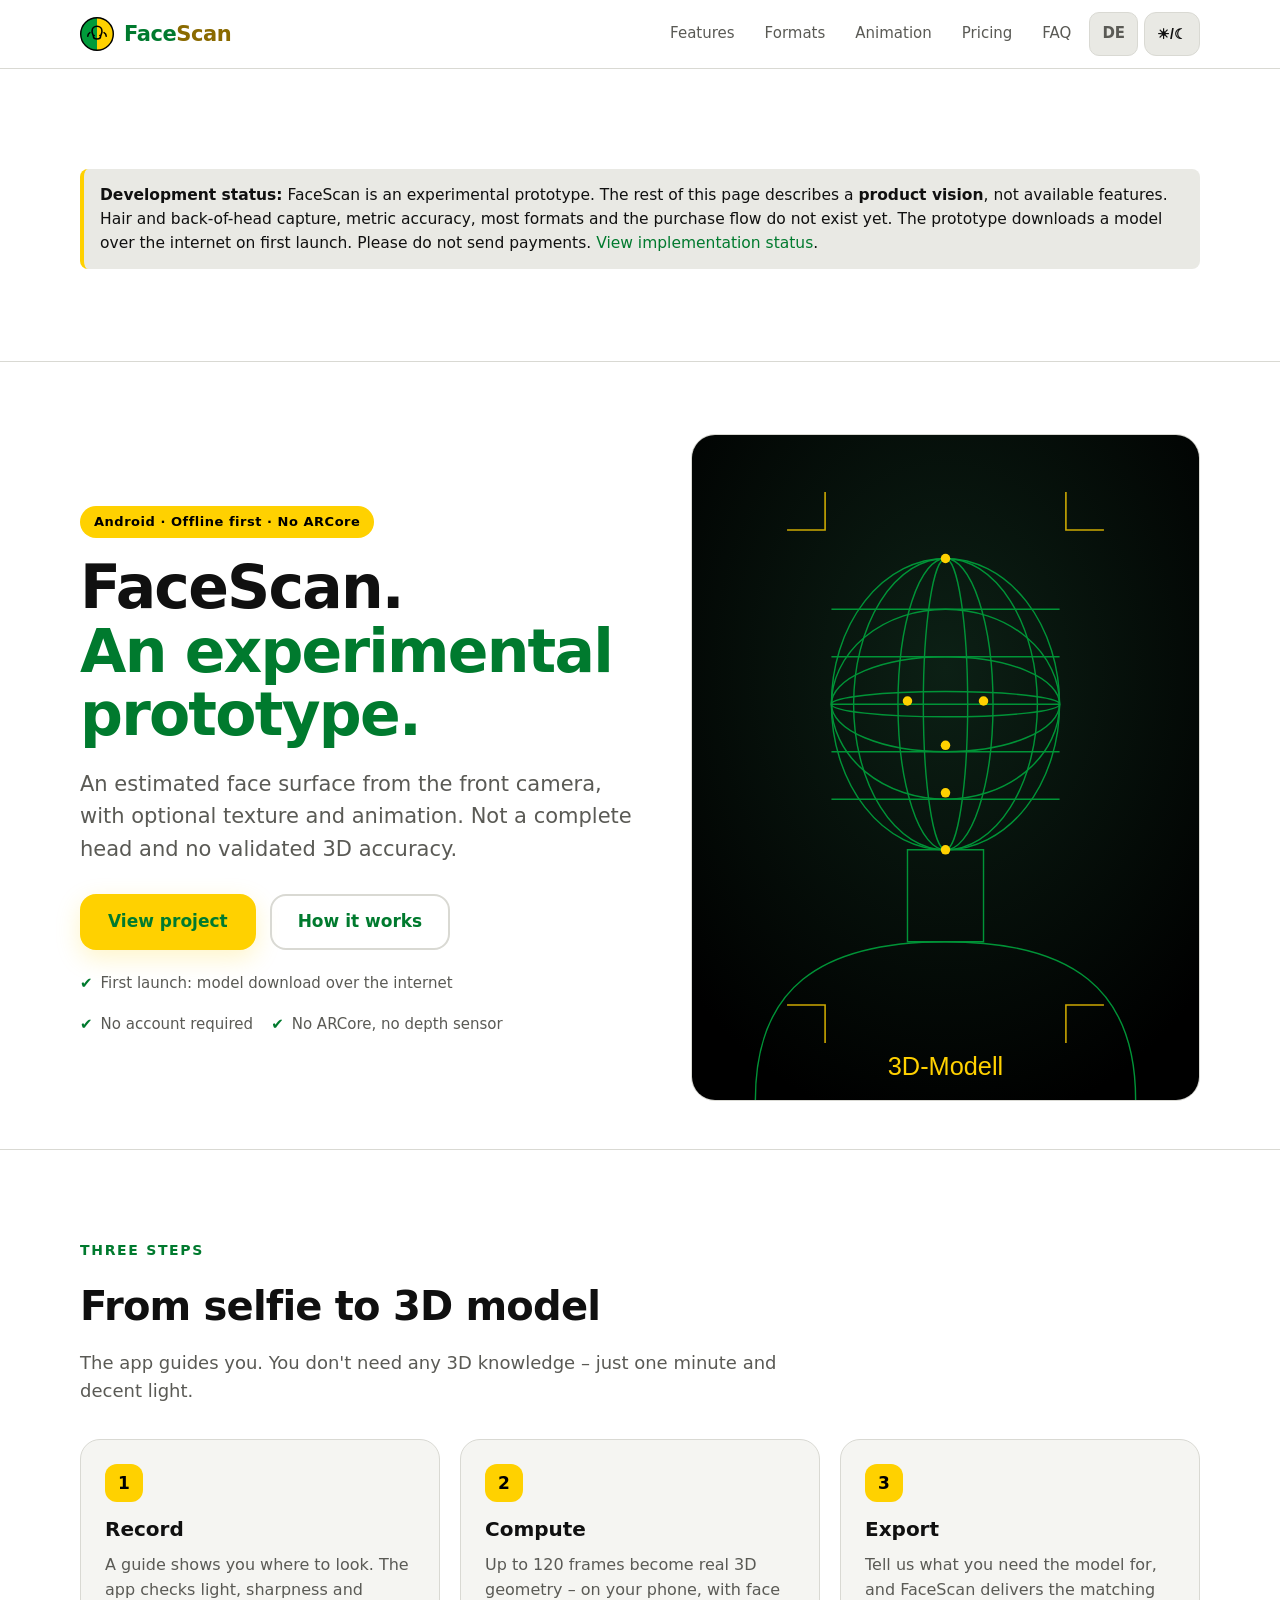
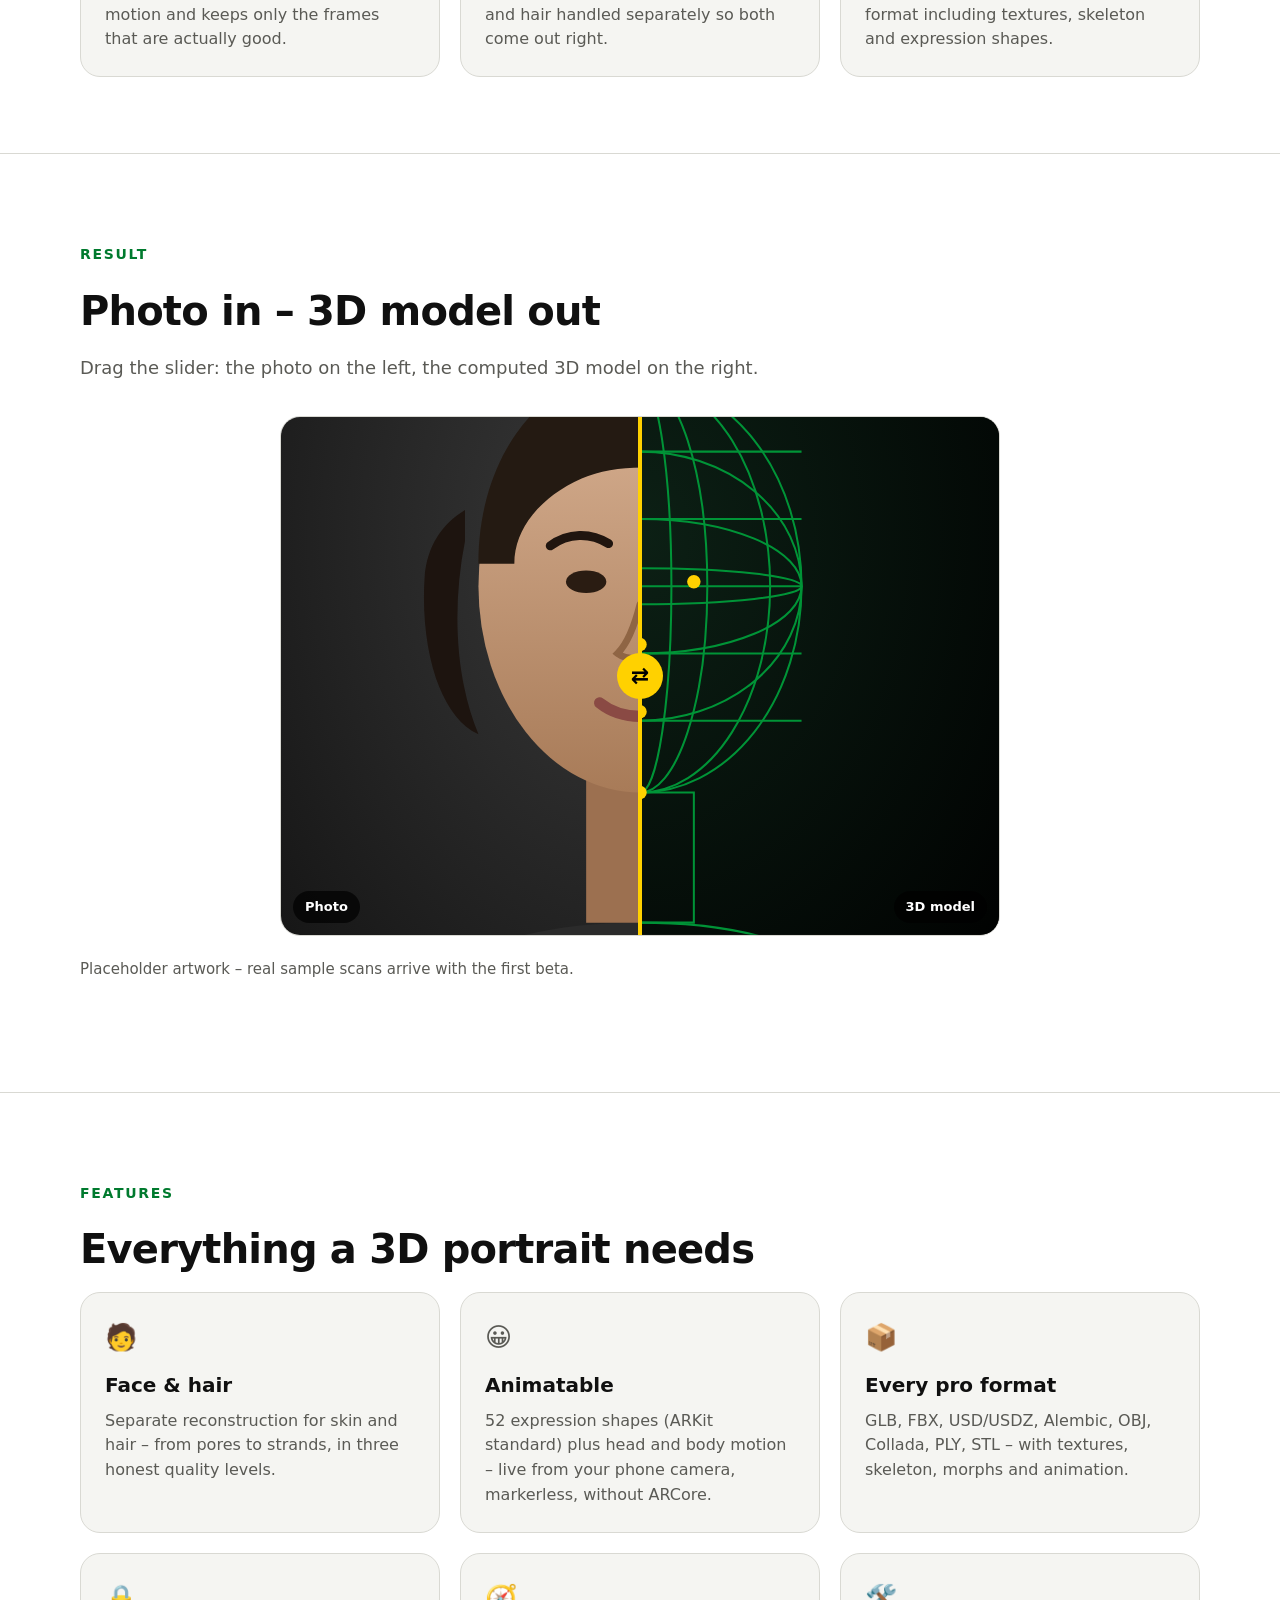
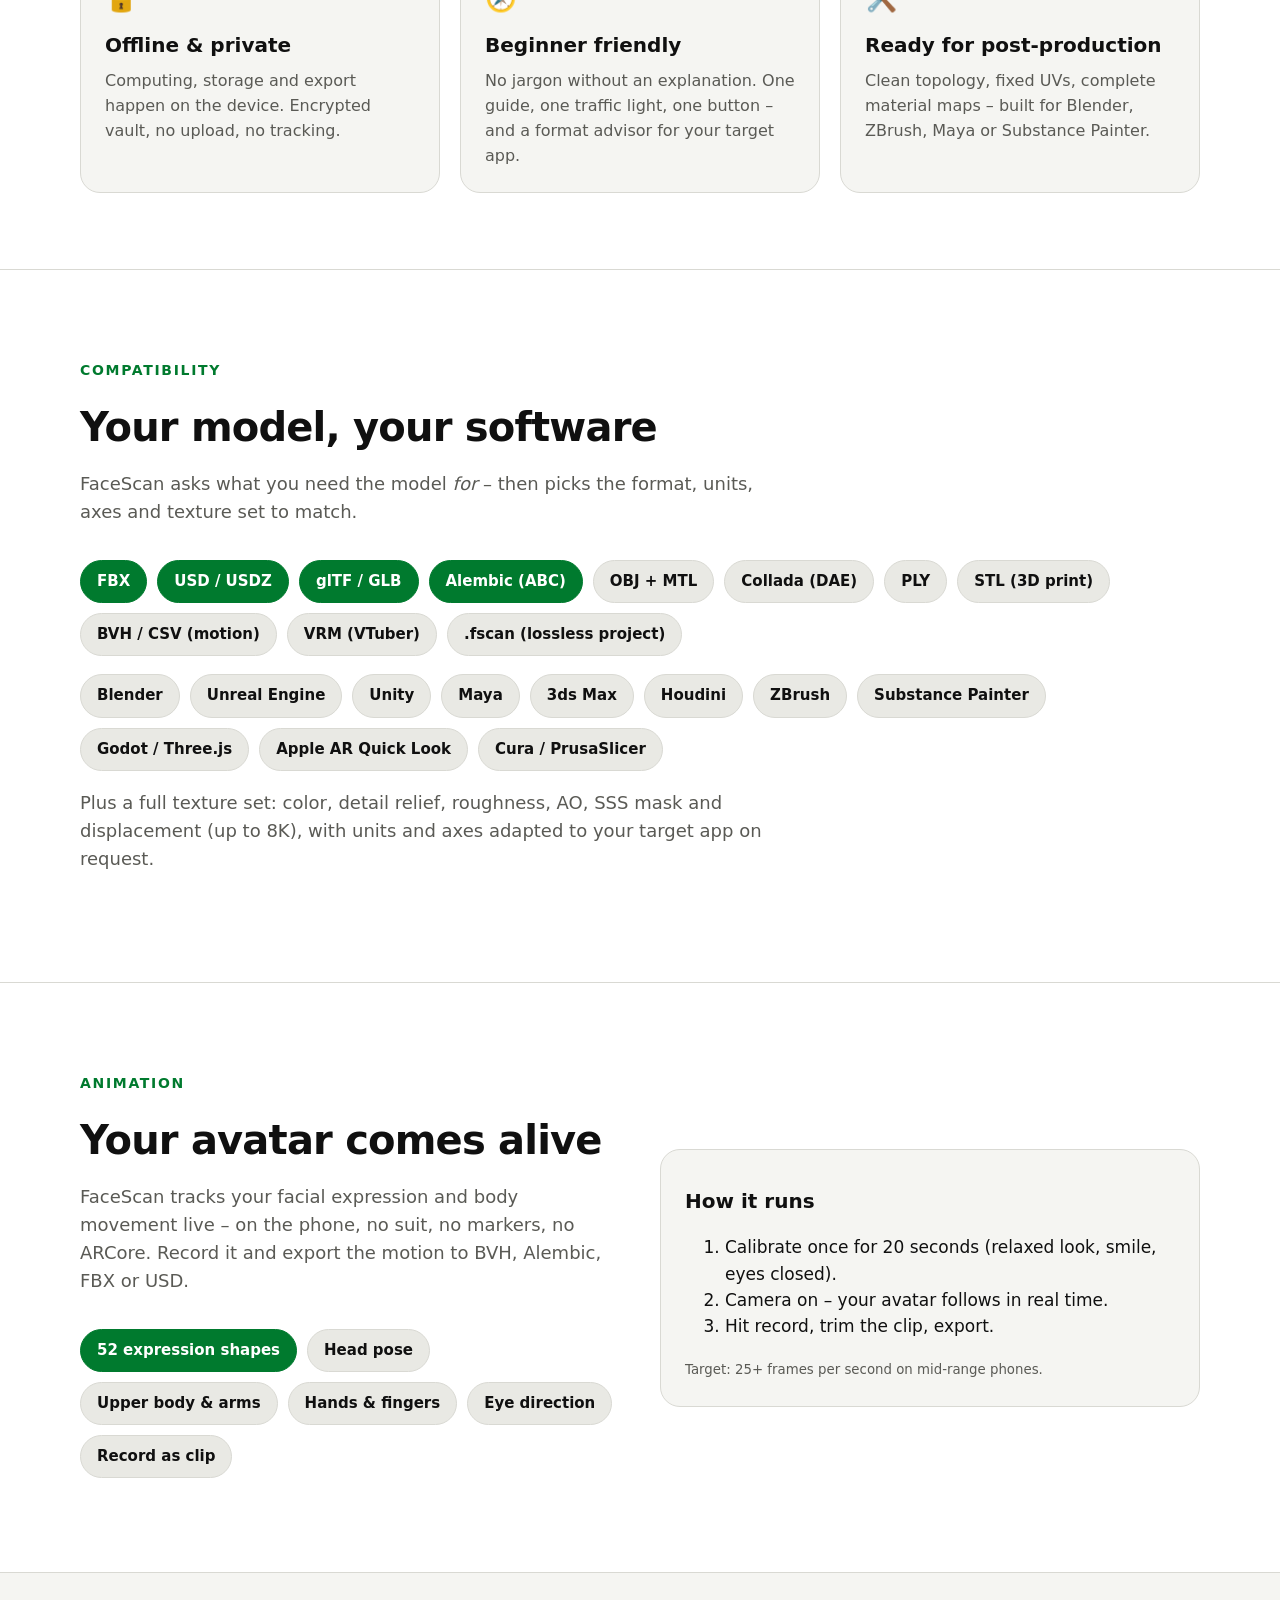
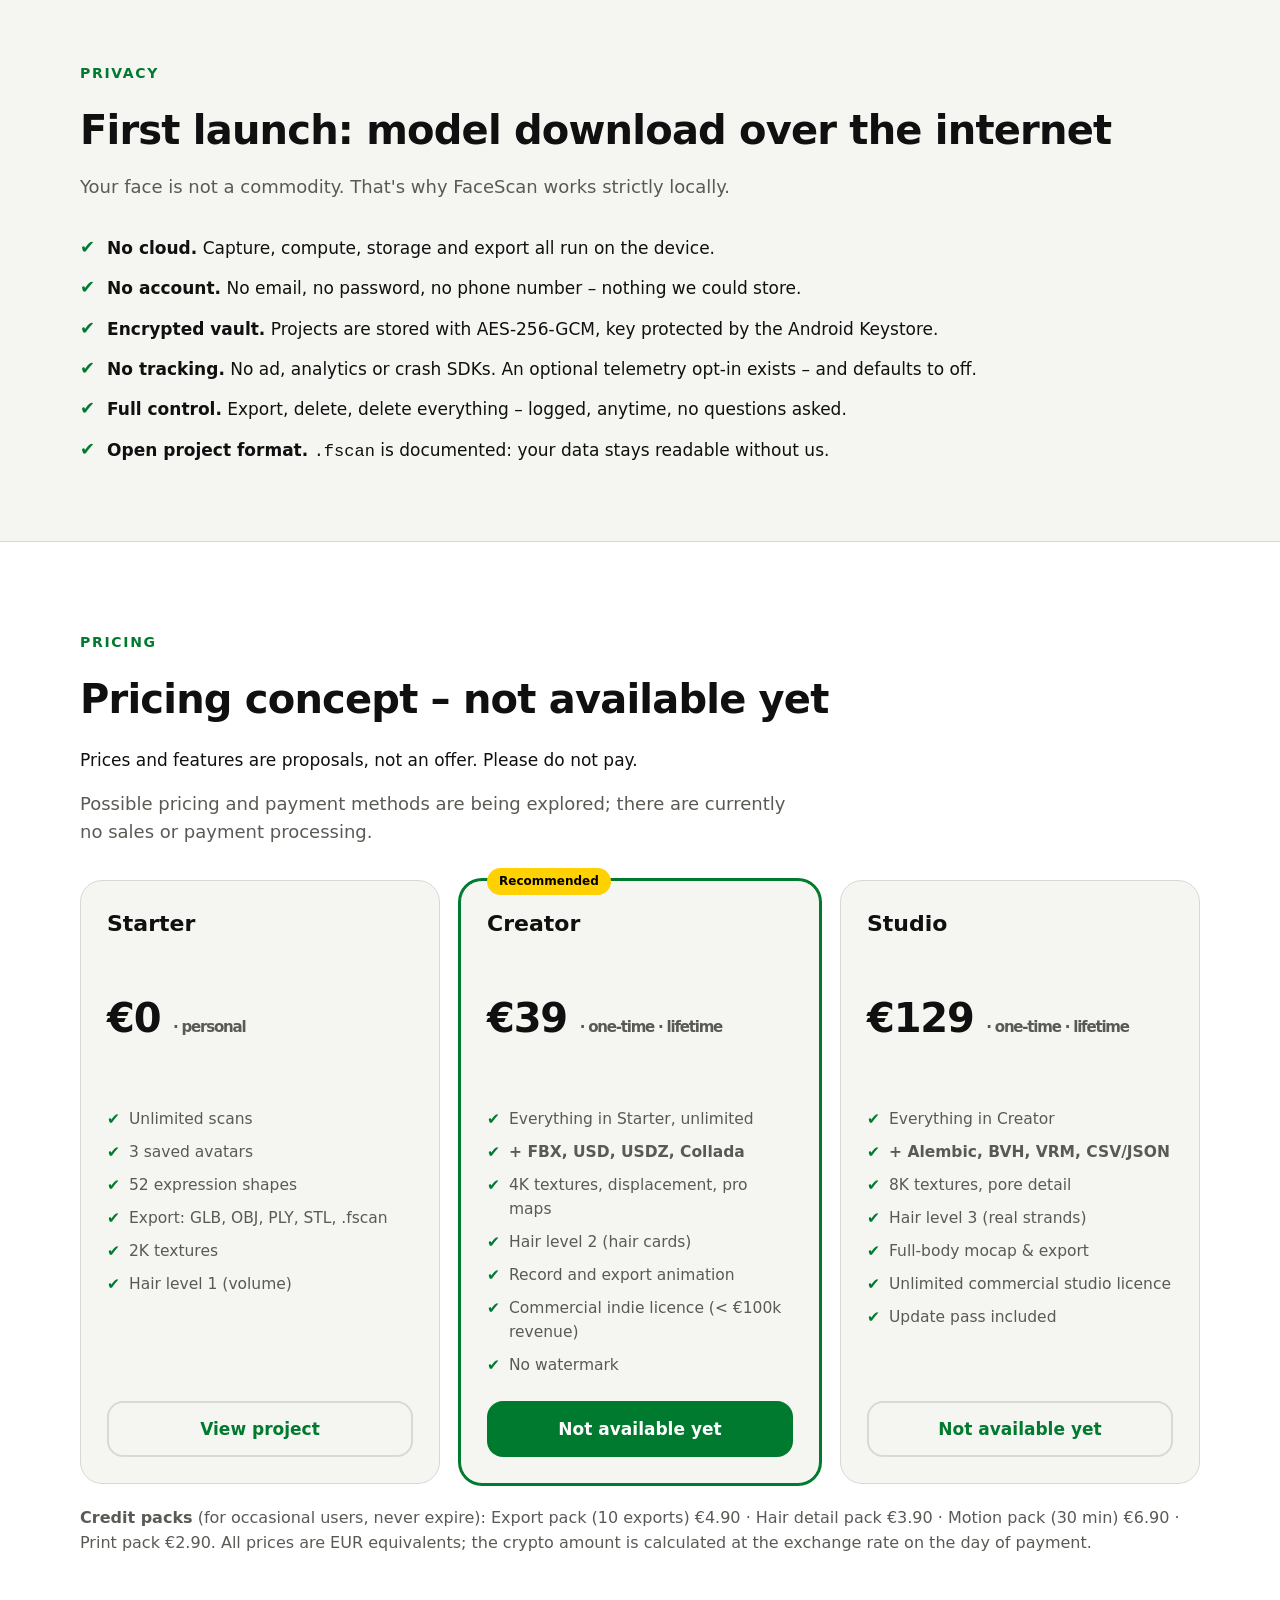
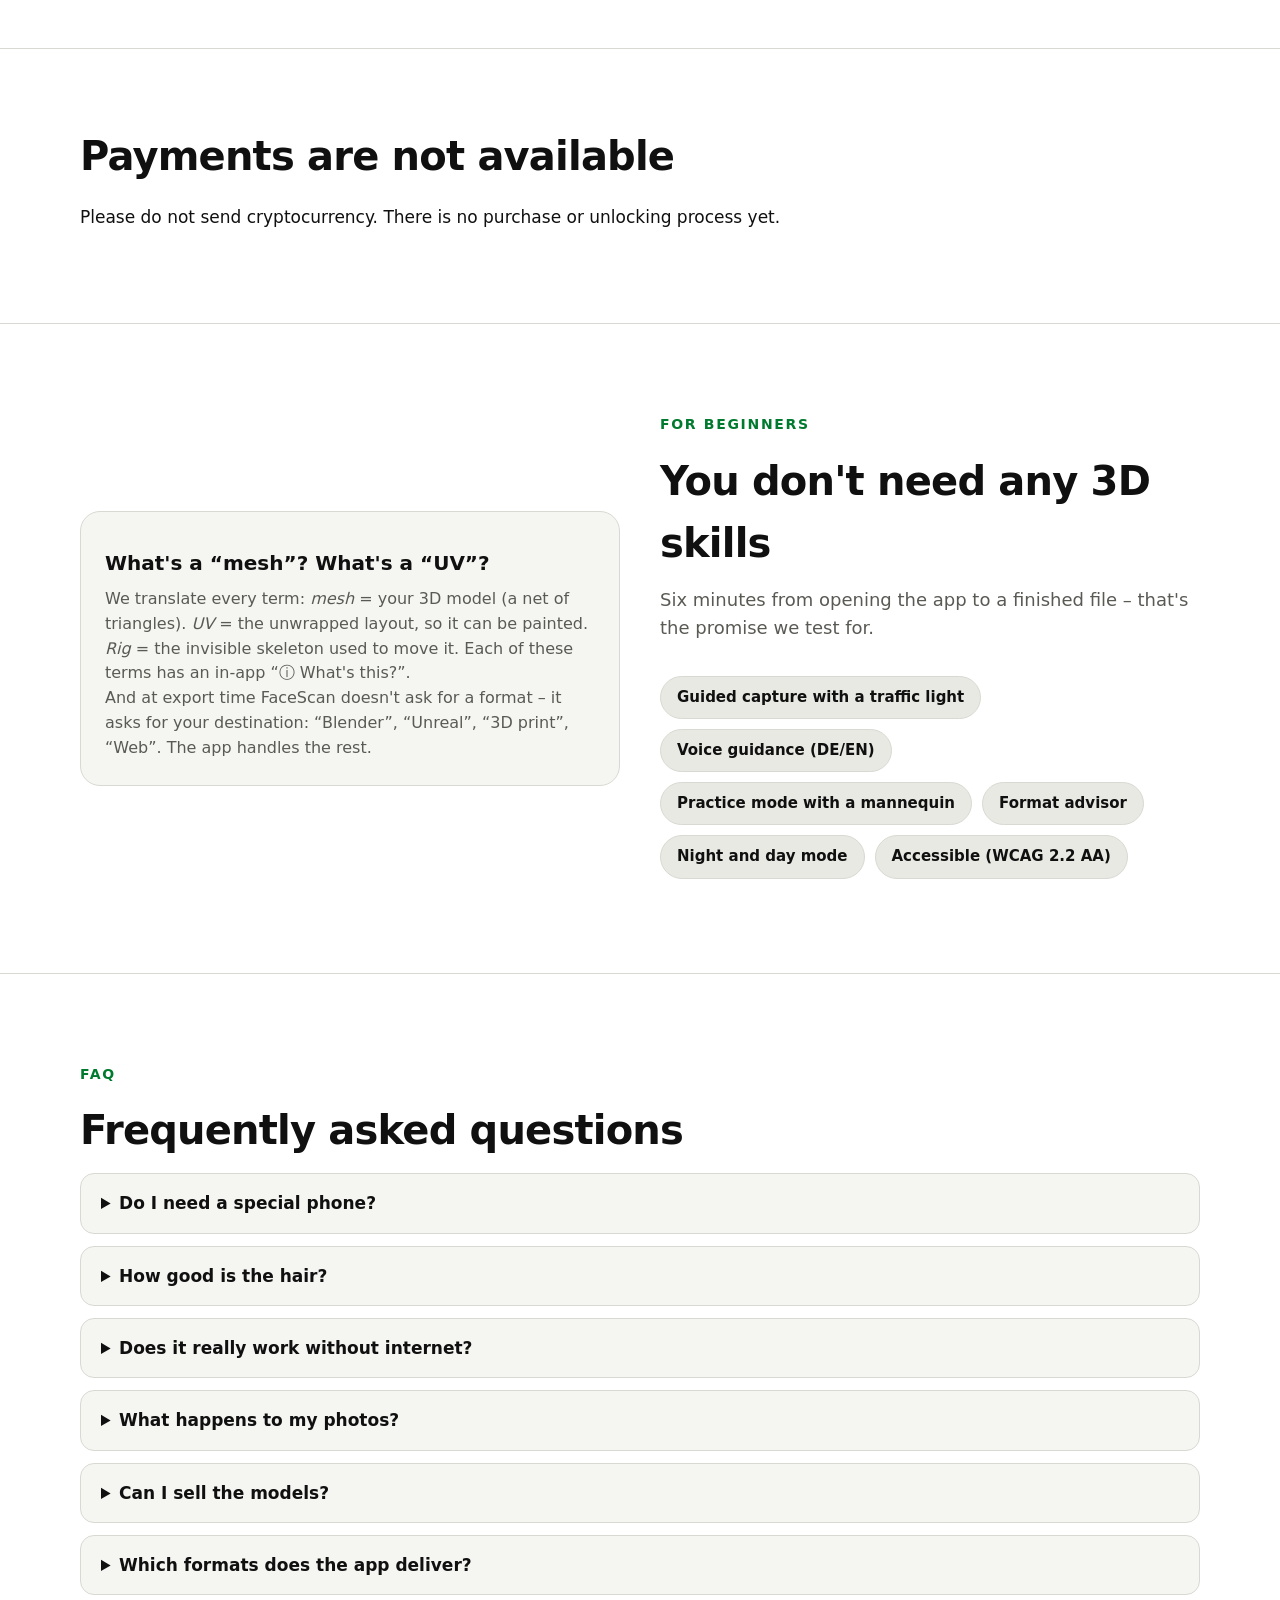
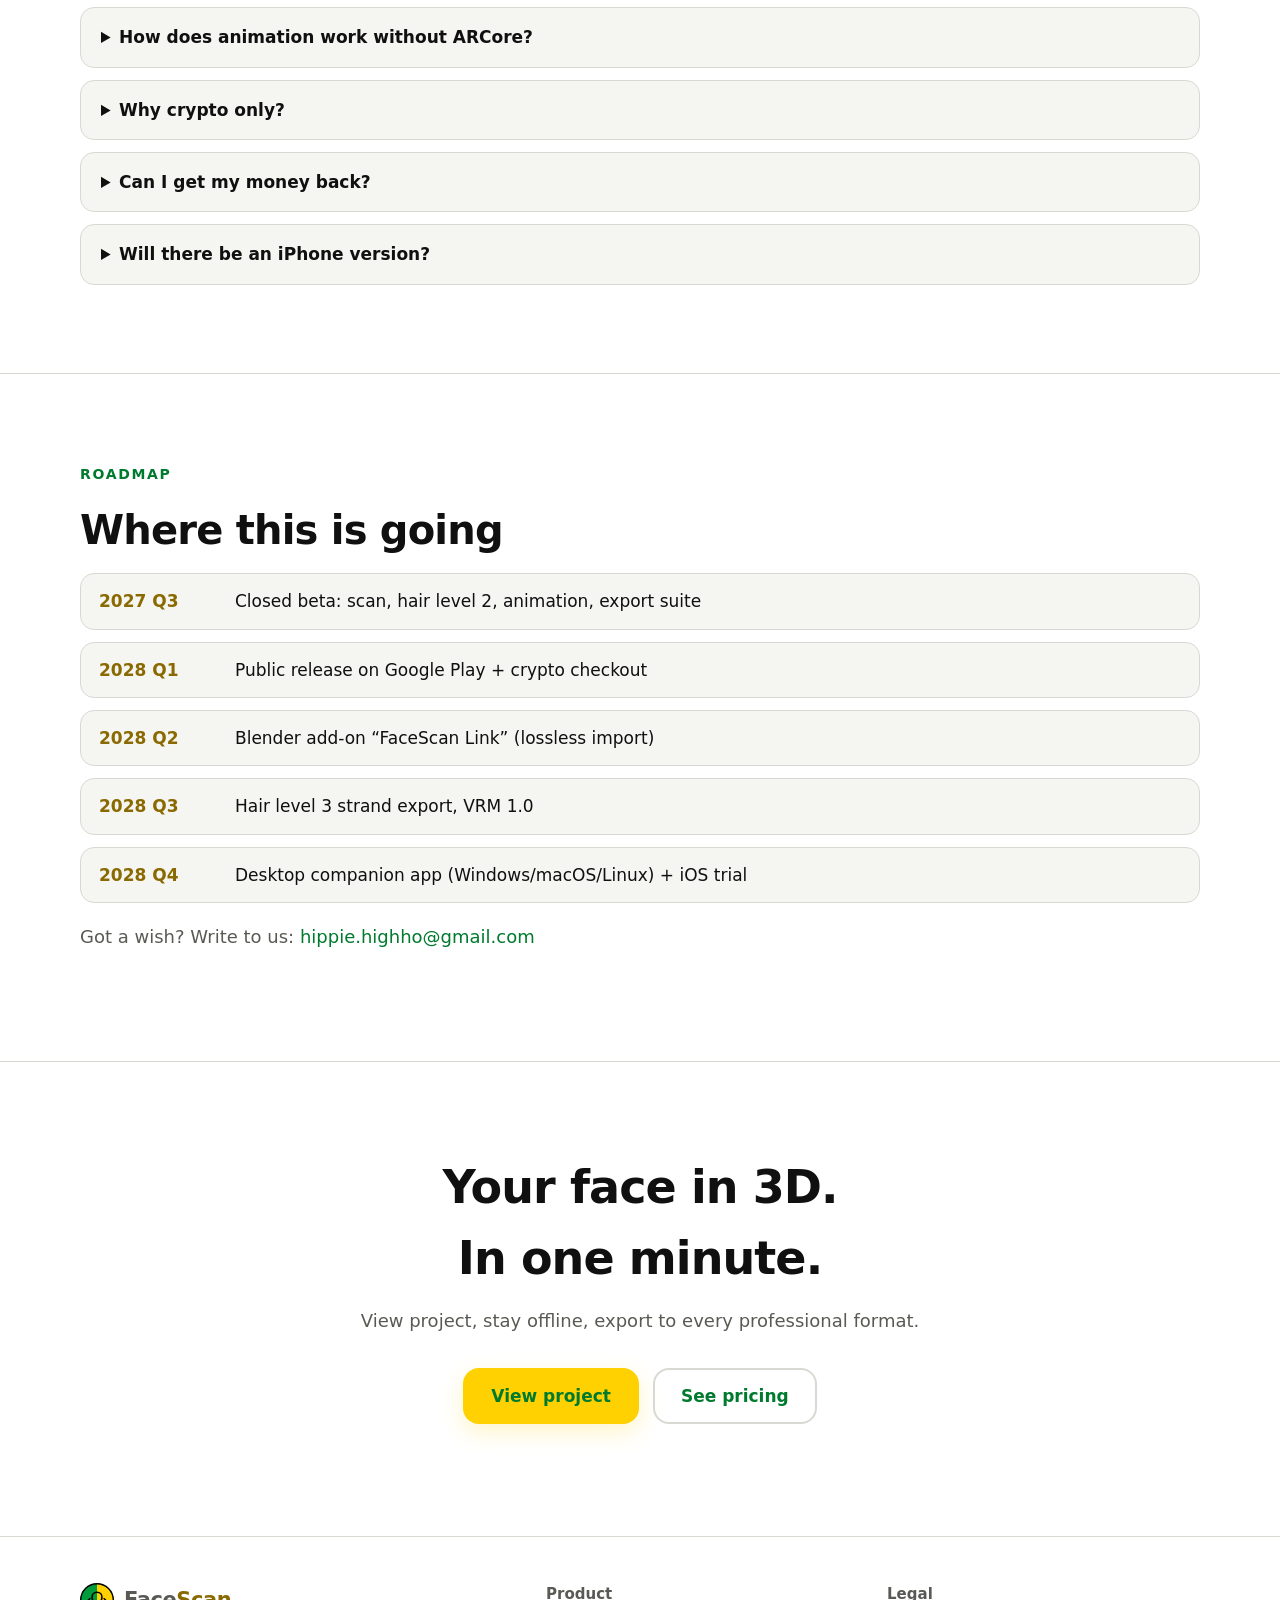
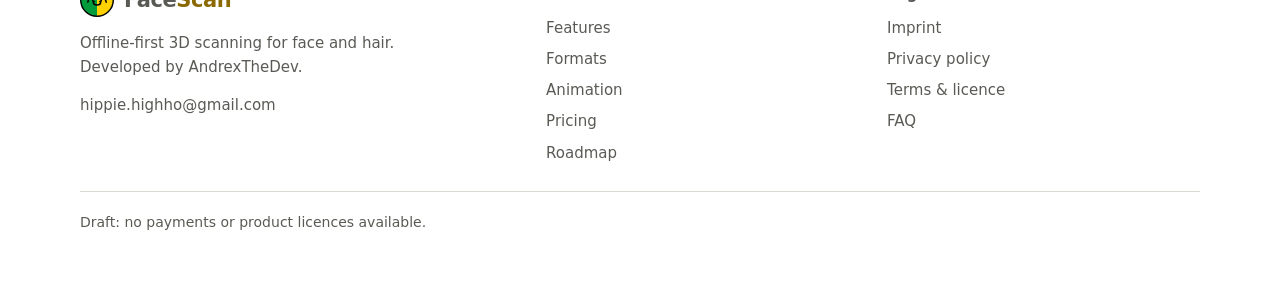
==== commit 2430b019: "Mark public project and landing page as experimental Co-authored-by: arena-agent <297053741+arena-ag" ====
--- a/landing/en/index.html
+++ b/landing/en/index.html
@@ -3,8 +3,9 @@
 <head>
 <meta charset="utf-8">
 <meta name="viewport" content="width=device-width, initial-scale=1">
-<title>FaceScan – Offline 3D face scan (Android) | Face &amp; hair as a 3D model</title>
-<meta name="description" content="Scan your face and hair in 3D with your phone – fully offline, animatable and exportable to every professional 3D format (FBX, USD, ABC, GLB, OBJ). No ARCore, no cloud, no account.">
+<title>FaceScan – experimental Android face scan</title>
+<meta name="description" content="Android prototype for an estimated face surface. A complete 3D head and metric accuracy are not yet available.">
+<meta name="robots" content="noindex, nofollow">
 <meta name="author" content="AndrexTheDev">
 <link rel="canonical" href="https://facescan.app/en/">
 <link rel="alternate" hreflang="de" href="https://facescan.app/">
@@ -13,7 +14,7 @@
 <link rel="icon" href="../assets/img/favicon.svg" type="image/svg+xml">
 <meta property="og:type" content="website">
 <meta property="og:title" content="FaceScan – Offline 3D face scan (Android)">
-<meta property="og:description" content="Scan face &amp; hair in 3D, animate it and export to every professional 3D format – offline, no account, no ARCore.">
+<meta property="og:description" content="Android prototype for an estimated face surface. A complete 3D head and metric accuracy are not yet available.">
 <meta property="og:image" content="https://facescan.app/assets/img/og-image.png">
 <meta property="og:locale" content="en_US">
 <meta property="og:locale:alternate" content="de_DE">
@@ -27,13 +28,11 @@
   "name": "FaceScan",
   "applicationCategory": "MultimediaApplication",
   "operatingSystem": "Android 10+",
-  "description": "Offline-first 3D scanner for face and hair with animation and export to all common professional 3D formats.",
-  "author": { "@type": "Person", "name": "AndrexTheDev" },
-  "offers": [
-    { "@type": "Offer", "name": "Starter", "price": "0", "priceCurrency": "EUR" },
-    { "@type": "Offer", "name": "Creator", "price": "39.00", "priceCurrency": "EUR" },
-    { "@type": "Offer", "name": "Studio", "price": "129.00", "priceCurrency": "EUR" }
-  ]
+  "description": "Android prototype for an estimated face surface. A complete 3D head and metric accuracy are not yet available.",
+  "author": {
+    "@type": "Person",
+    "name": "AndrexTheDev"
+  }
 }
 </script>
 </head>
@@ -60,24 +59,23 @@
 
 <main id="main">
 
+  <section id="status"><div class="wrap"><p class="note"><strong>Development status:</strong> FaceScan is an experimental prototype. The rest of this page describes a <strong>product vision</strong>, not available features. Hair and back-of-head capture, metric accuracy, most formats and the purchase flow do not exist yet. The prototype downloads a model over the internet on first launch. Please do not send payments. <a href="https://github.com/AndrexTheDev/FaceScan/blob/main/docs/14-implementierungsstatus.md">View implementation status</a>.</p></div></section>
+
   <!-- HERO -->
   <section class="hero">
     <div class="wrap hero-grid">
       <div>
         <span class="eyebrow">Android · Offline first · No ARCore</span>
-        <h1>Scan yourself in 3D.<br>In one minute.<em> Fully offline.</em></h1>
-        <p class="lead">
-          Face <strong>and</strong> hair as a detailed 3D model – animated with your phone camera and exported
-          to every common professional 3D format. No cloud. No account. No excuses.
-        </p>
+        <h1>FaceScan.<br><em>An experimental prototype.</em></h1>
+        <p class="lead">An estimated face surface from the front camera, with optional texture and animation. Not a complete head and no validated 3D accuracy.</p>
         <div class="cta-row">
-          <a class="btn btn-gold" href="https://play.google.com/store/apps/details?id=com.andrexthedev.facescan">
-            Start scanning free
+          <a class="btn btn-gold" href="https://github.com/AndrexTheDev/FaceScan">
+            View project
           </a>
           <a class="btn btn-ghost" href="#wie">How it works</a>
         </div>
         <ul class="trust">
-          <li><span class="tick">✔</span> Nothing leaves your phone</li>
+          <li><span class="tick">✔</span> First launch: model download over the internet</li>
           <li><span class="tick">✔</span> No account required</li>
           <li><span class="tick">✔</span> No ARCore, no depth sensor</li>
         </ul>
@@ -215,7 +213,7 @@
   <section id="datenschutz" class="privacy">
     <div class="wrap">
       <p class="kicker">Privacy</p>
-      <h2>Nothing leaves your phone</h2>
+      <h2>First launch: model download over the internet</h2>
       <p class="section-lead">Your face is not a commodity. That's why FaceScan works strictly locally.</p>
       <ul class="privacy-list">
         <li><span class="tick">✔</span><span><strong>No cloud.</strong> Capture, compute, storage and export all
@@ -238,9 +236,8 @@
   <section id="preise">
     <div class="wrap">
       <p class="kicker">Pricing</p>
-      <h2>One-time purchase, not a subscription</h2>
-      <p class="section-lead">Pay with Solana, Bitcoin or Ethereum – and permanently keep the crypto bonus
-        (no payment-processor fees): <strong>−20 %</strong> off the calculated card price.</p>
+      <h2>Pricing concept – not available yet</h2><p>Prices and features are proposals, not an offer. Please do not pay.</p>
+      <p class="section-lead">Possible pricing and payment methods are being explored; there are currently no sales or payment processing.</p>
 
       <div class="price-grid">
         <article class="tier">
@@ -254,7 +251,7 @@
             <li><span class="tick">✔</span> 2K textures</li>
             <li><span class="tick">✔</span> Hair level 1 (volume)</li>
           </ul>
-          <a class="btn btn-ghost" href="https://play.google.com/store/apps/details?id=com.andrexthedev.facescan">Start free</a>
+          <a class="btn btn-ghost" href="https://github.com/AndrexTheDev/FaceScan">View project</a>
         </article>
 
         <article class="tier featured">
@@ -270,7 +267,7 @@
             <li><span class="tick">✔</span> Commercial indie licence (&lt; €100k revenue)</li>
             <li><span class="tick">✔</span> No watermark</li>
           </ul>
-          <a class="btn btn-green" href="#krypto">Unlock with crypto</a>
+          <a class="btn btn-green" href="#krypto">Not available yet</a>
         </article>
 
         <article class="tier">
@@ -285,7 +282,7 @@
             <li><span class="tick">✔</span> Unlimited commercial studio licence</li>
             <li><span class="tick">✔</span> Update pass included</li>
           </ul>
-          <a class="btn btn-ghost" href="#krypto">Unlock with crypto</a>
+          <a class="btn btn-ghost" href="#krypto">Not available yet</a>
         </article>
       </div>
 
@@ -297,49 +294,7 @@
     </div>
   </section>
 
-  <!-- CRYPTO -->
-  <section id="krypto">
-    <div class="wrap">
-      <p class="kicker">Payment</p>
-      <h2>Paid in crypto</h2>
-      <p class="section-lead">
-        No card, no account, no chargeback data. You pay straight from your wallet to one of three addresses.
-        <strong>Important:</strong> always send the exact amount the app shows you – the last digits are your
-        order number.
-      </p>
-      <div class="crypto-grid">
-        <article class="coin">
-          <h3>Solana (SOL) <span class="pill">Recommended</span></h3>
-          <p><small>Confirmed in ~10 seconds, cent-level fees, automatic matching.</small></p>
-          <div class="qr"><img src="../assets/img/qr-sol.svg" alt="QR code of the Solana address" width="150" height="150"></div>
-          <code>79KsqtJJdhKFJ9woxnYgtf3nq7HxQveafWBCtC3mxWi8</code>
-          <button class="btn btn-ghost btn-sm" type="button" data-copy="79KsqtJJdhKFJ9woxnYgtf3nq7HxQveafWBCtC3mxWi8">Copy address</button>
-        </article>
-        <article class="coin">
-          <h3>Bitcoin (BTC)</h3>
-          <p><small>Native SegWit (bech32). Confirmed after 1–3 blocks.</small></p>
-          <div class="qr"><img src="../assets/img/qr-btc.svg" alt="QR code of the Bitcoin address" width="150" height="150"></div>
-          <code>bc1qeqzrlfg3edrydk4s0hecakc82gp26n5p7hkc7f</code>
-          <button class="btn btn-ghost btn-sm" type="button" data-copy="bc1qeqzrlfg3edrydk4s0hecakc82gp26n5p7hkc7f">Copy address</button>
-        </article>
-        <article class="coin">
-          <h3>Ethereum (ETH)</h3>
-          <p><small>Gas fees vary; matched by amount and transfer log.</small></p>
-          <div class="qr"><img src="../assets/img/qr-eth.svg" alt="QR code of the Ethereum address" width="150" height="150"></div>
-          <code>0xBC3fab34f69bc9f6661608C3FB36dDdC313C42F7</code>
-          <button class="btn btn-ghost btn-sm" type="button" data-copy="0xBC3fab34f69bc9f6661608C3FB36dDdC313C42F7">Copy address</button>
-        </article>
-      </div>
-      <p class="note">
-        Purchases happen <strong>inside the app</strong>: it shows the exact amount, a QR code and a direct
-        link to your wallet. The blockchain transaction is your receipt – you can take your purchase to a new
-        phone with it.
-        <br><br>
-        <strong>Security note:</strong> always check the first and last characters of the address in your
-        wallet before sending. We will never contact you about “new” addresses.
-      </p>
-    </div>
-  </section>
+  <section id="krypto"><div class="wrap"><h2>Payments are not available</h2><p>Please do not send cryptocurrency. There is no purchase or unlocking process yet.</p></div></section>
 
   <!-- BEGINNERS -->
   <section id="einsteiger">
@@ -428,9 +383,9 @@
   <section class="final">
     <div class="wrap">
       <h2>Your face in 3D.<br>In one minute.</h2>
-      <p class="section-lead" style="margin-inline:auto">Start free, stay offline, export to every professional format.</p>
+      <p class="section-lead" style="margin-inline:auto">View project, stay offline, export to every professional format.</p>
       <div class="cta-row">
-        <a class="btn btn-gold" href="https://play.google.com/store/apps/details?id=com.andrexthedev.facescan">Start scanning free</a>
+        <a class="btn btn-gold" href="https://github.com/AndrexTheDev/FaceScan">View project</a>
         <a class="btn btn-ghost" href="#preise">See pricing</a>
       </div>
     </div>
@@ -468,11 +423,7 @@
         </ul>
       </div>
     </div>
-    <p class="legal-note">
-      Payments in Solana (SOL), Bitcoin (BTC) and Ethereum (ETH) are one-time payments. All prices are EUR
-      equivalents; the rate at the time of receipt applies. No crypto assets are custodied – payments are
-      received in self-owned wallets.
-    </p>
+    <p class="legal-note">Draft: no payments or product licences available.</p>
   </div>
 </footer>
 
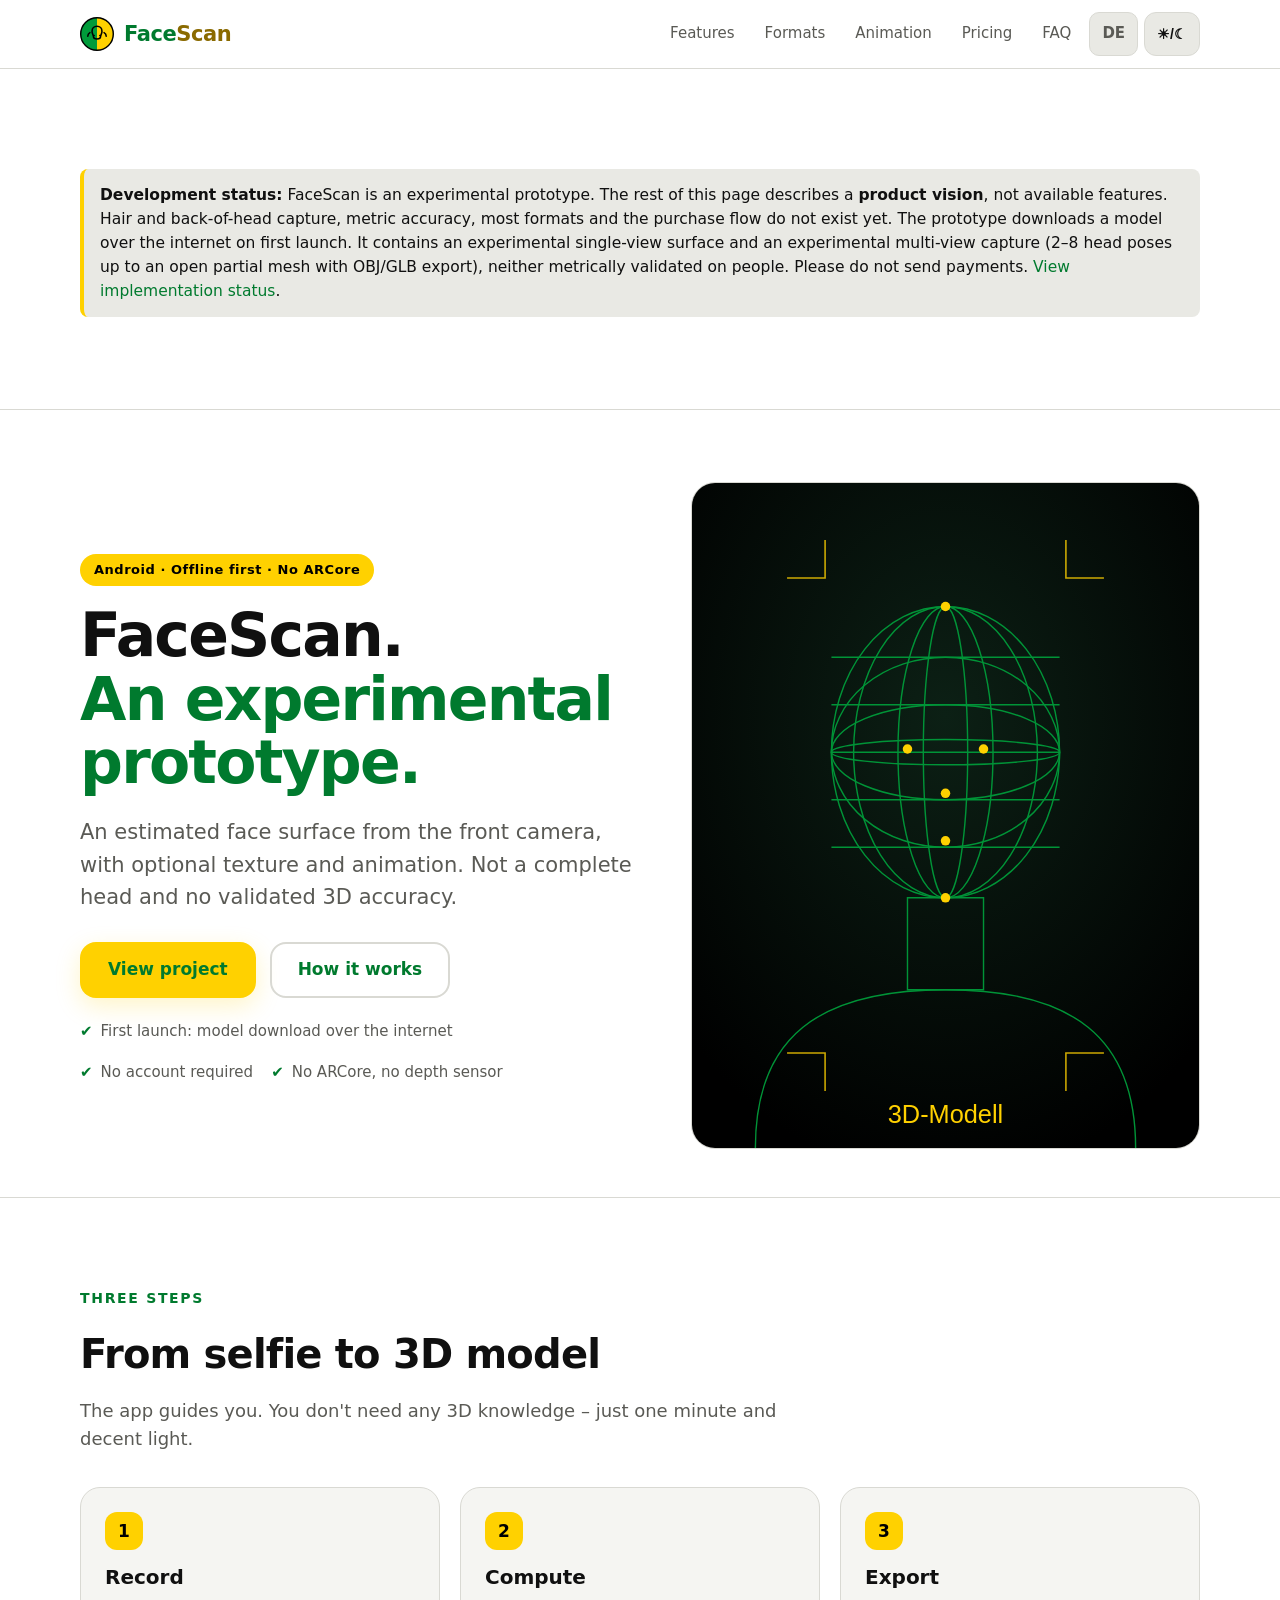
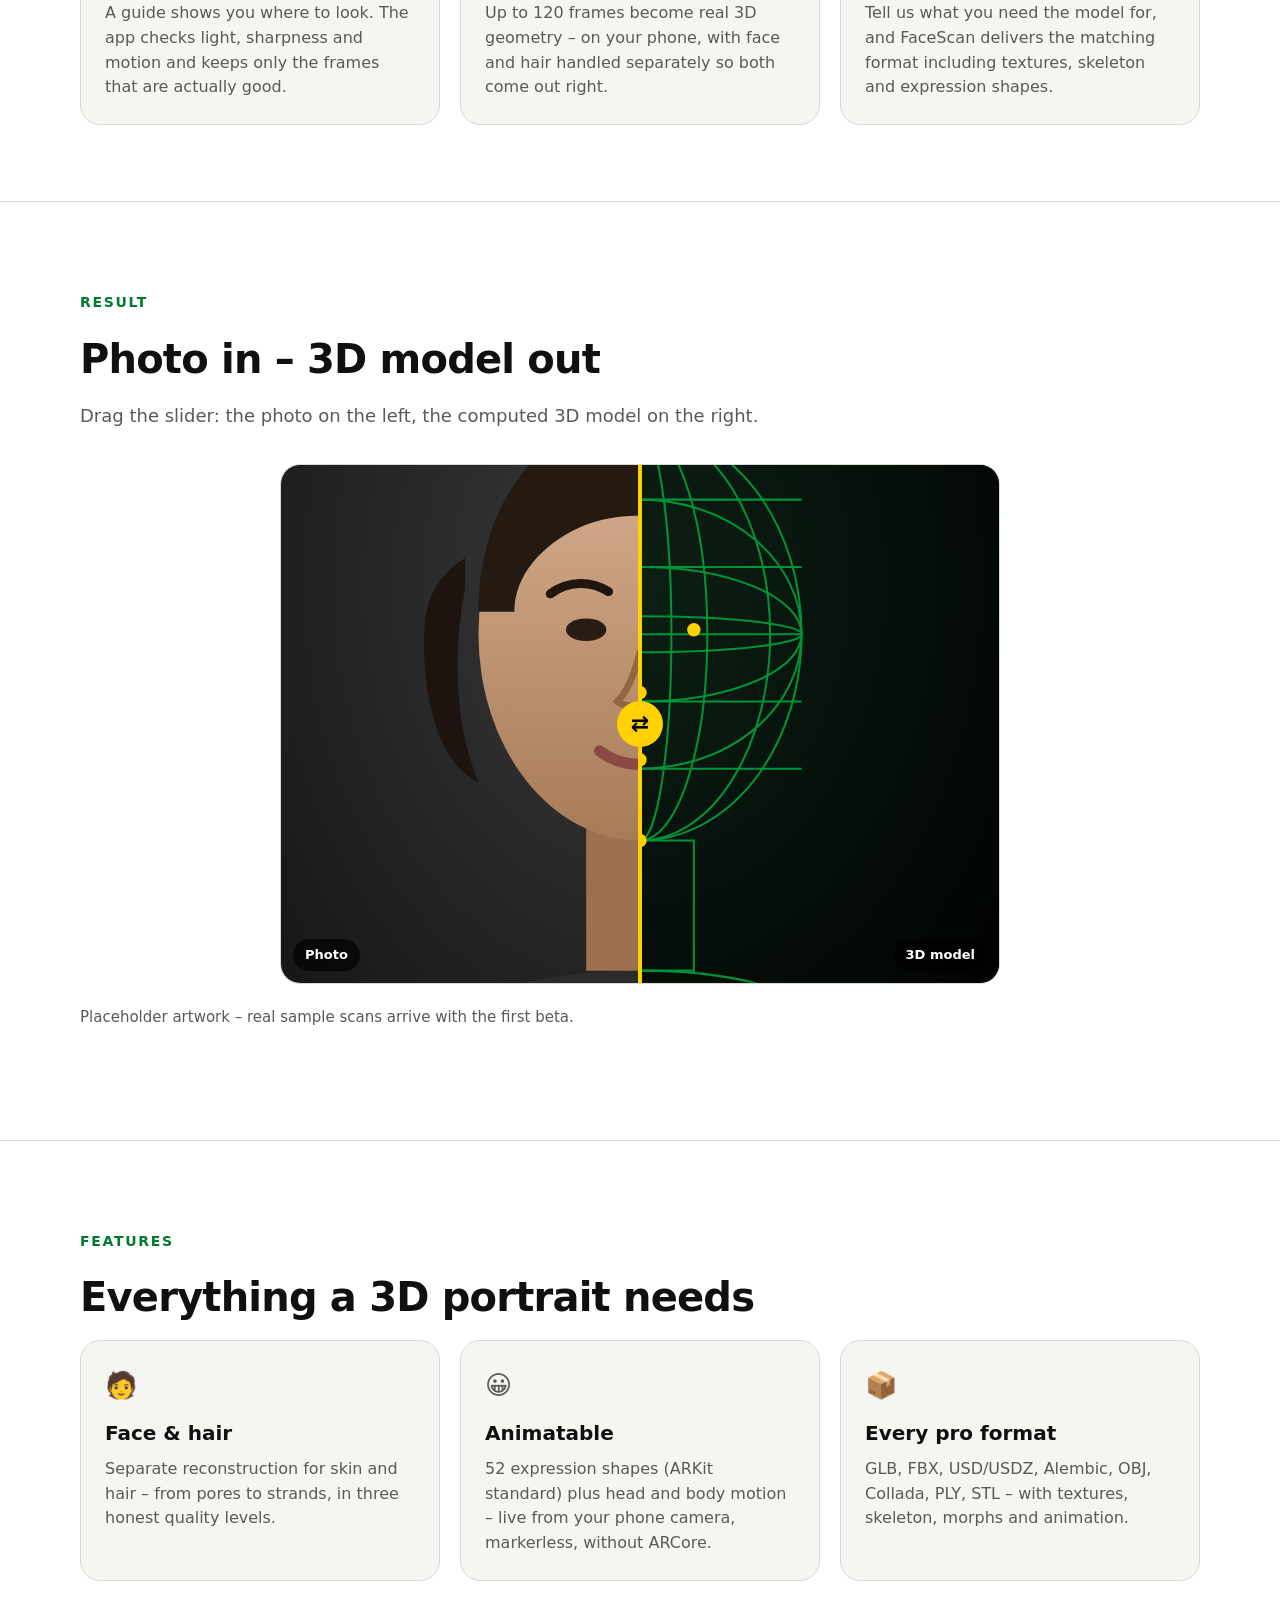
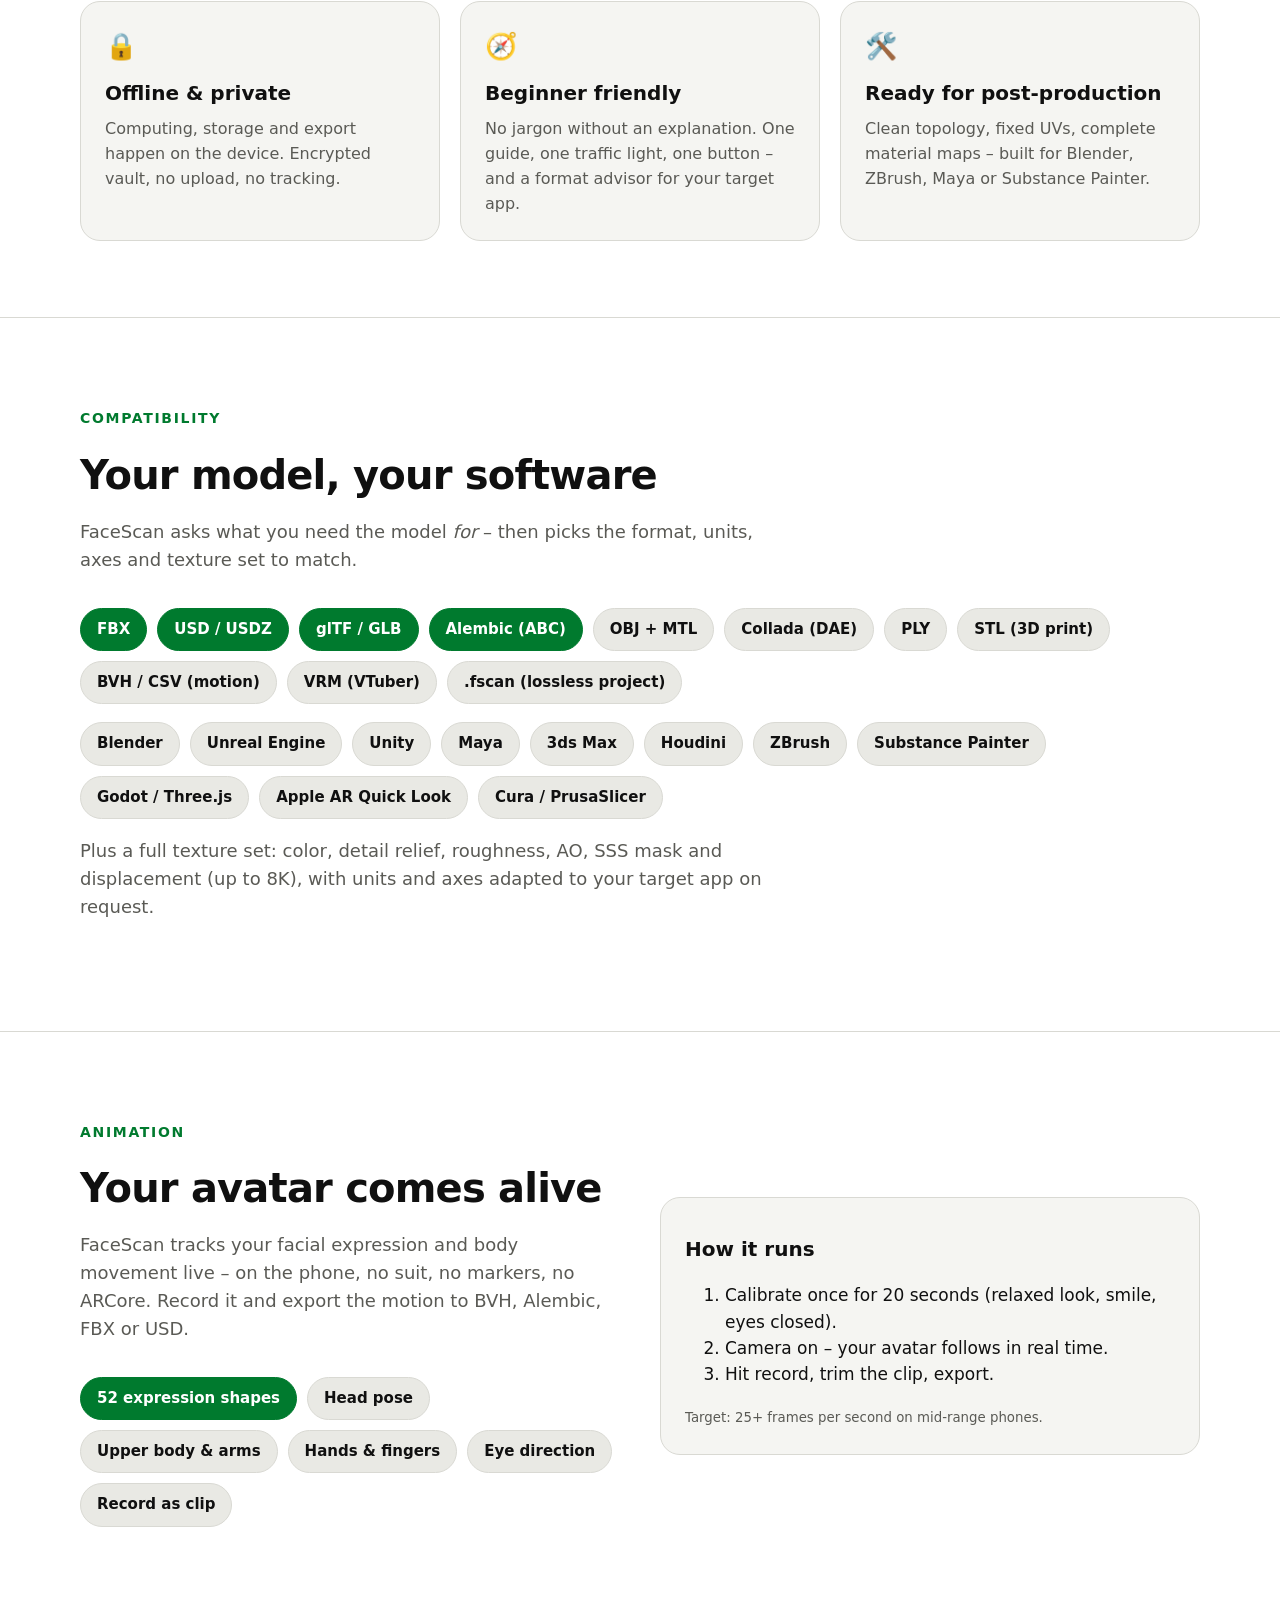
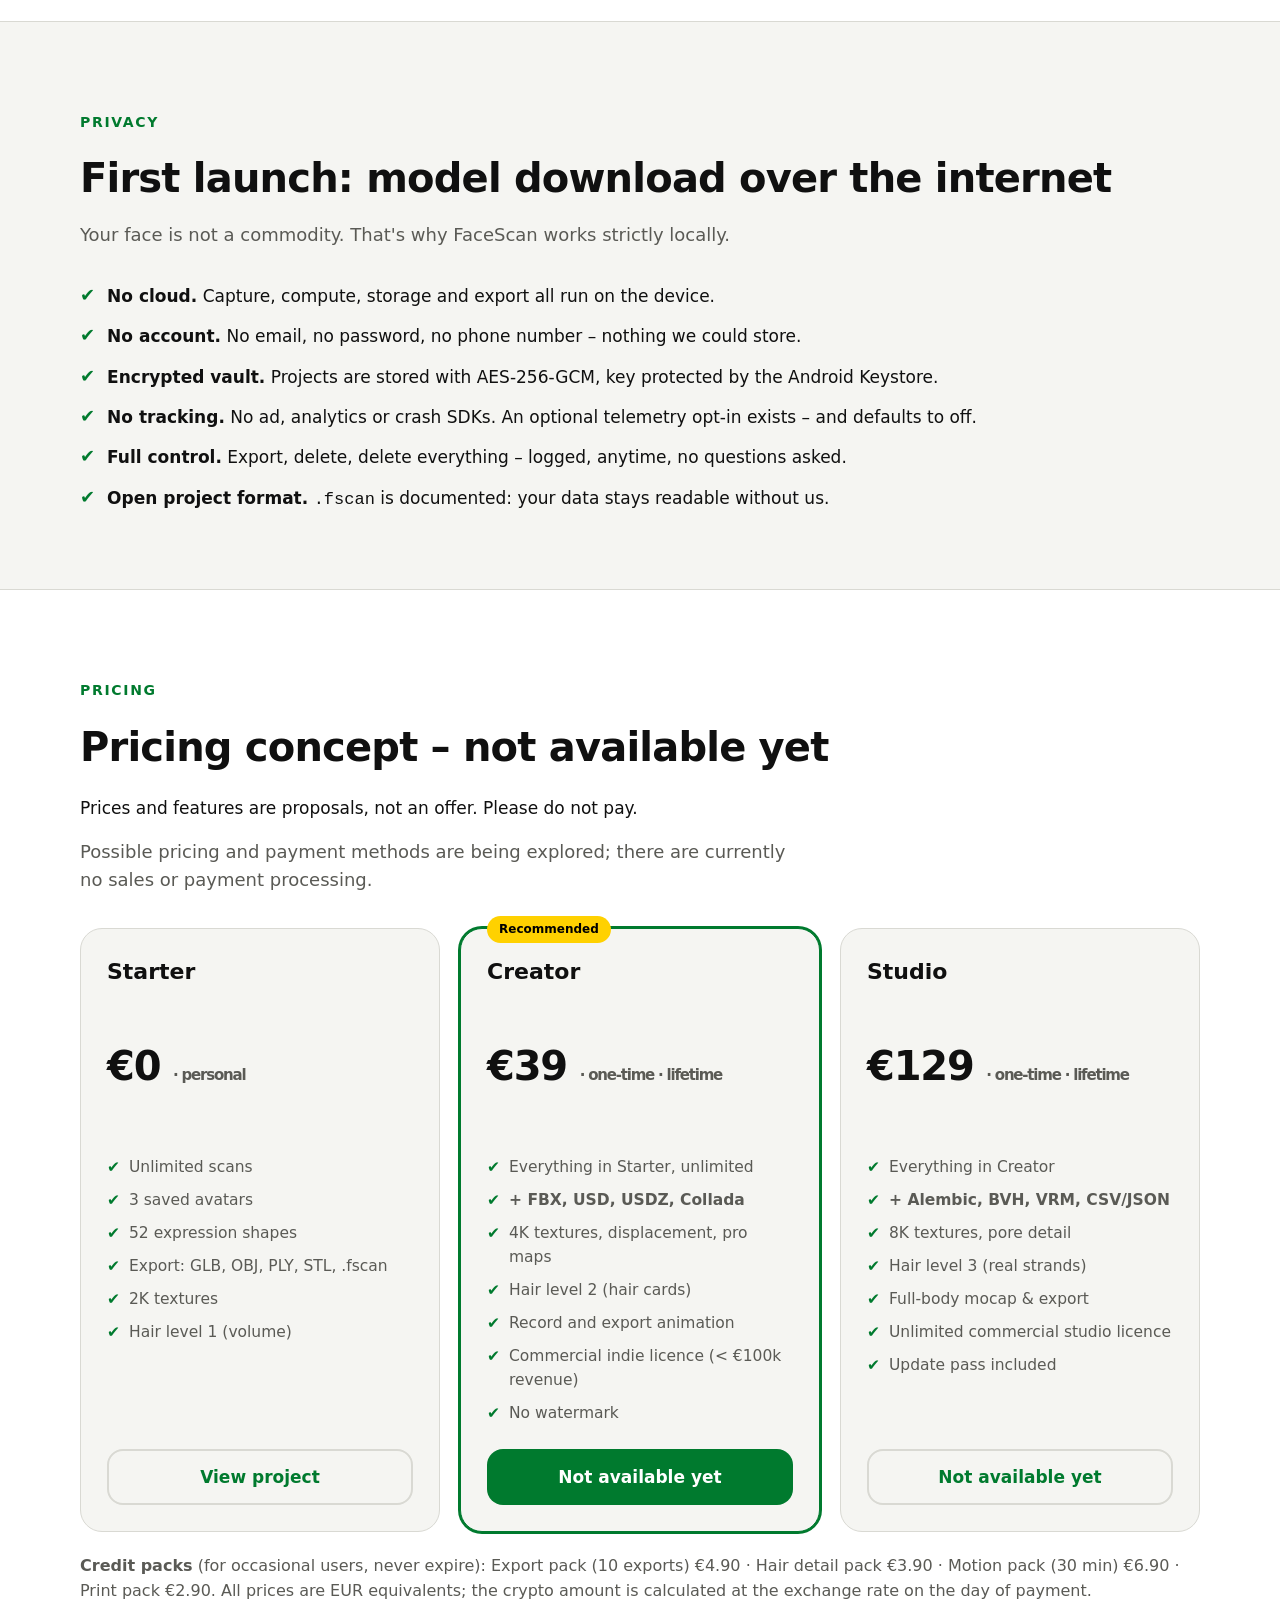
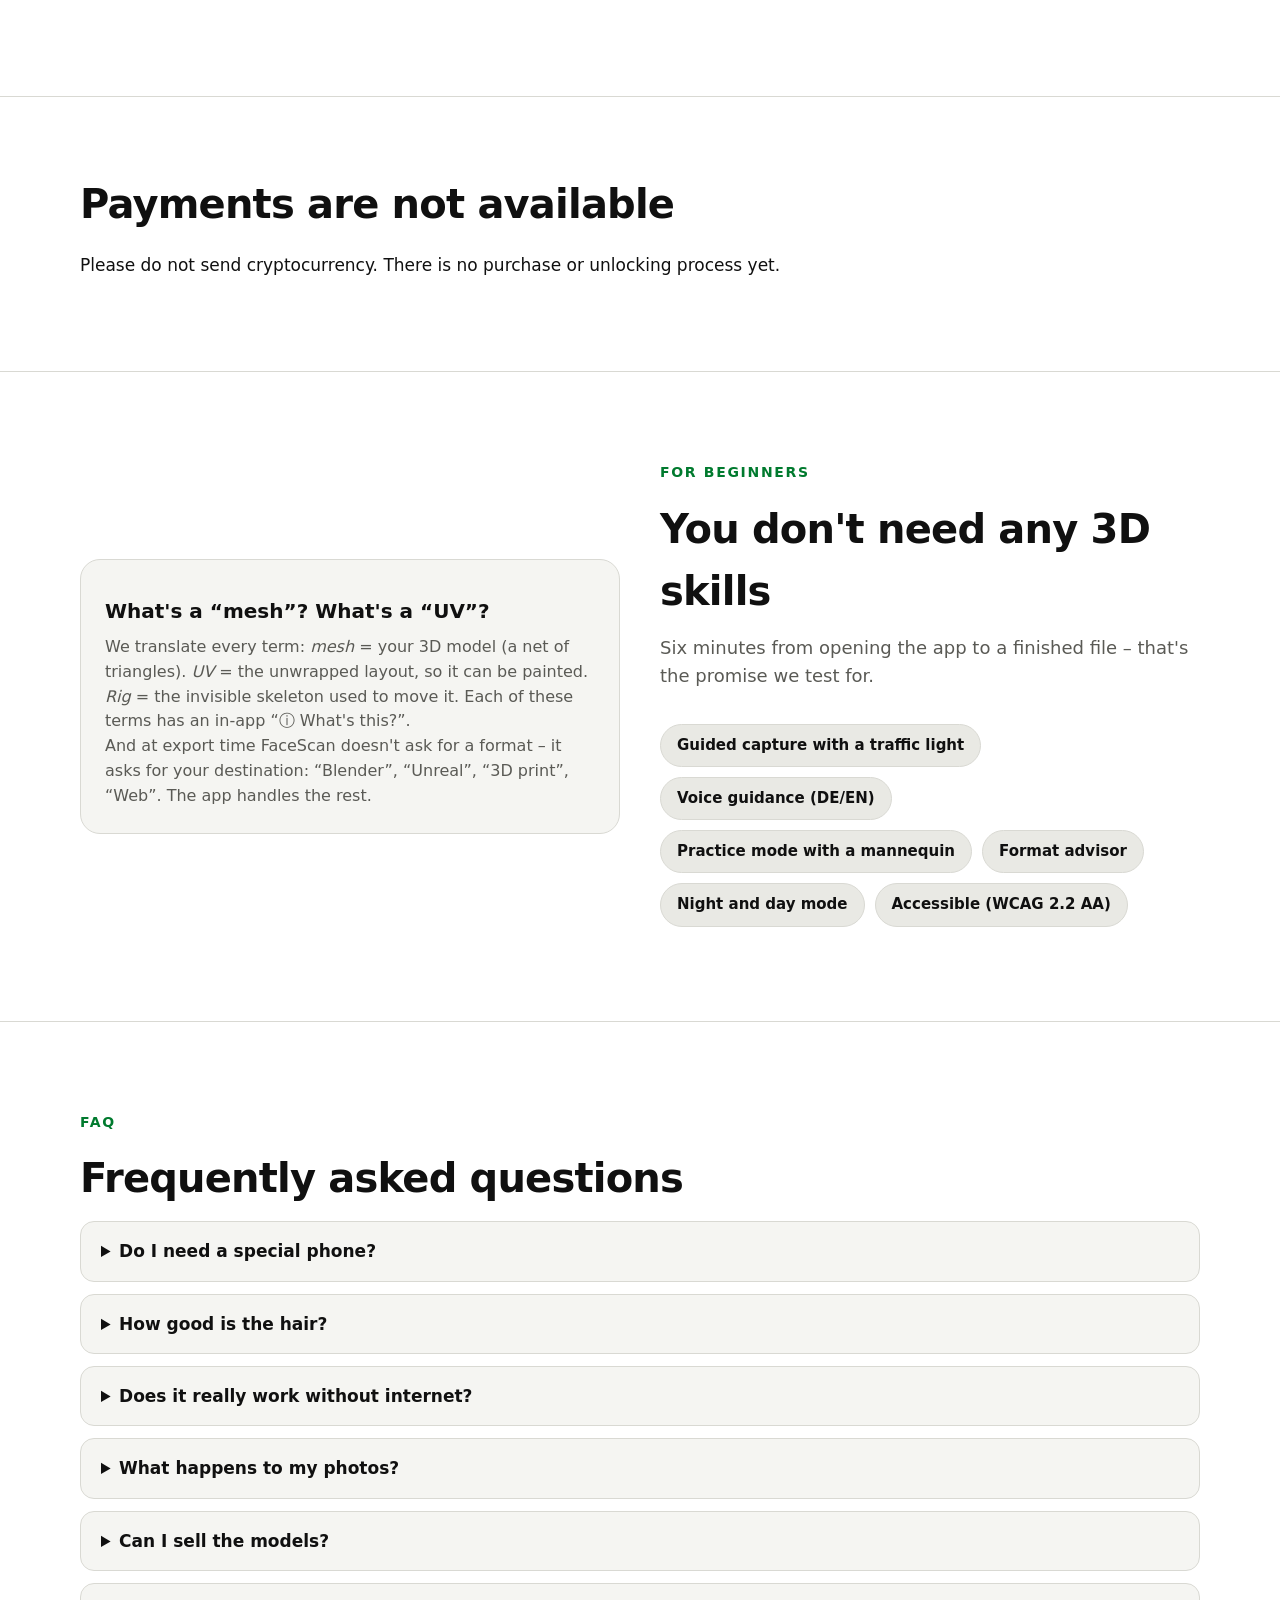
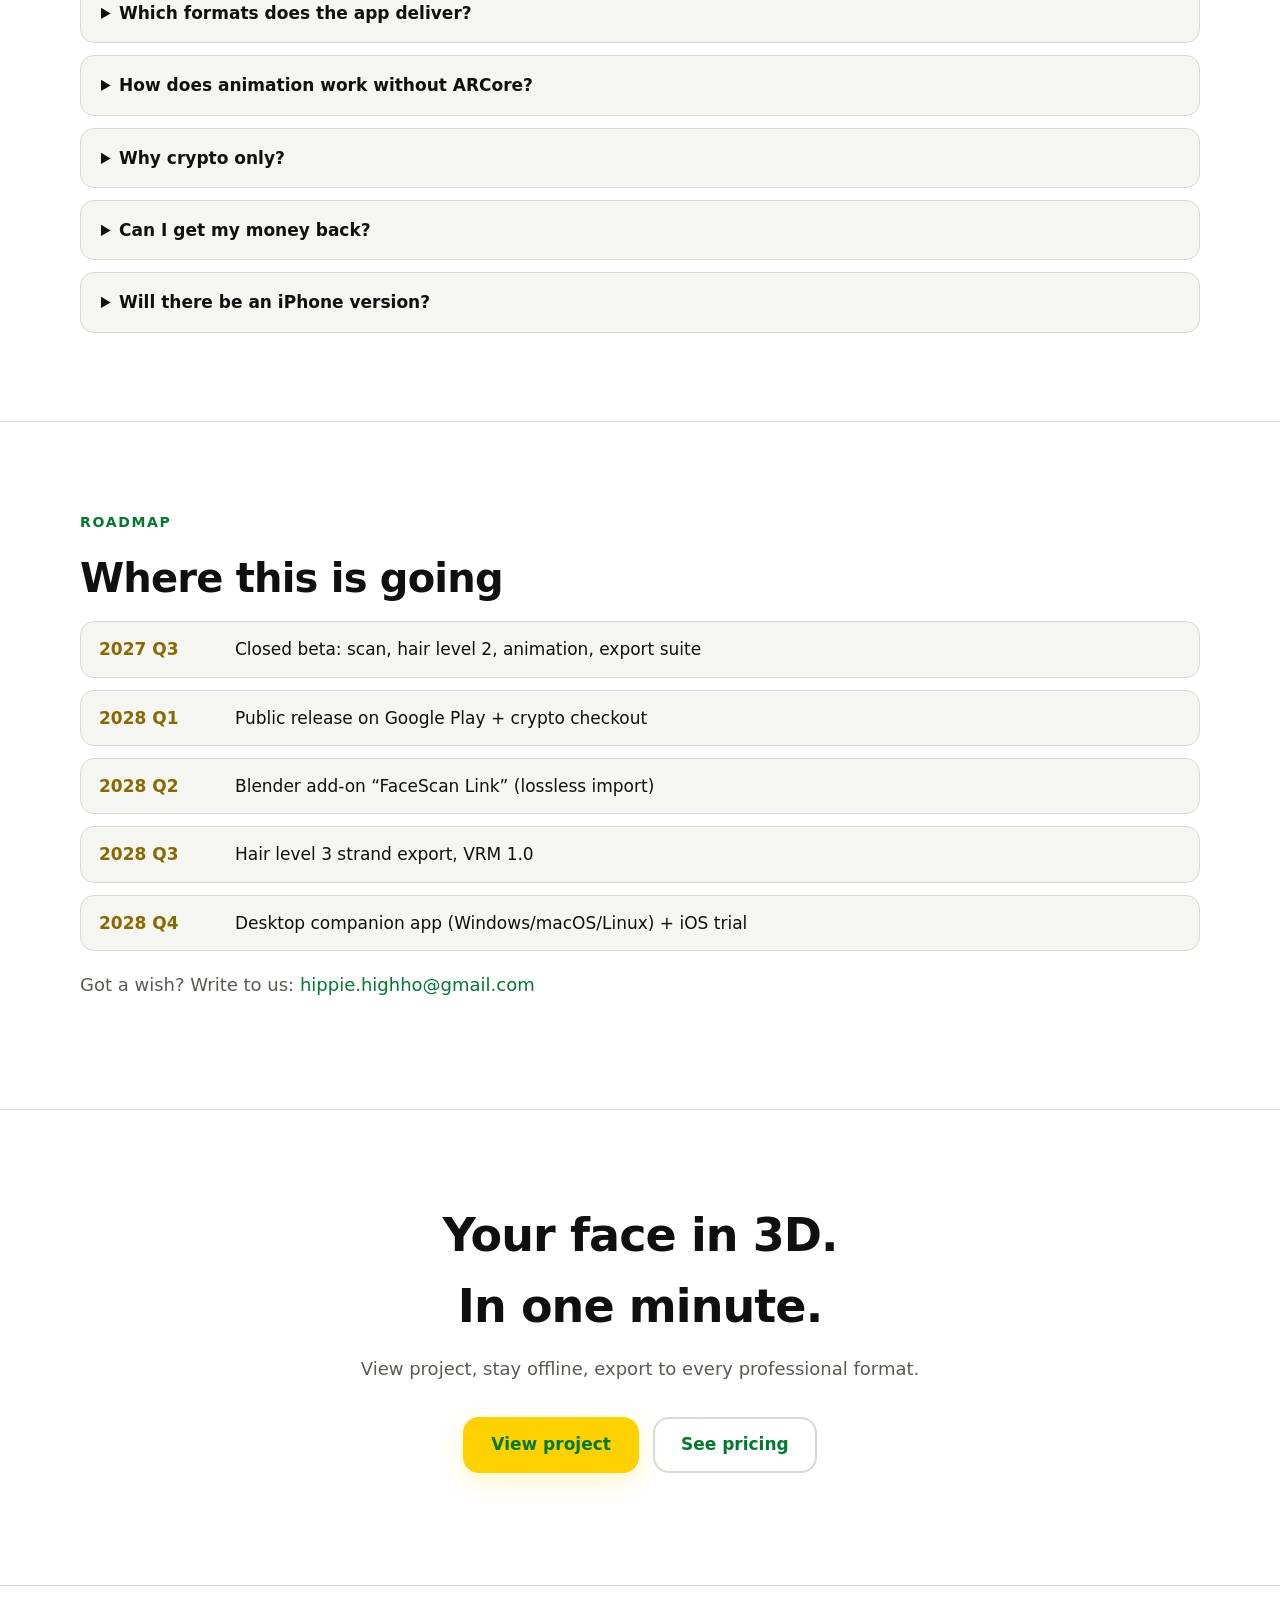
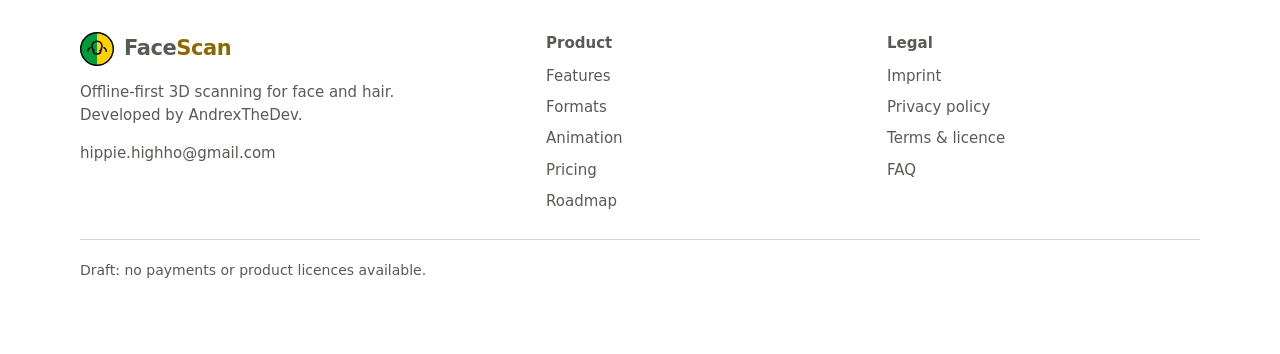
==== commit e2e347a0: "Document mesh topology diagnostics in docs, README and landing pages Co-authored-by: arena-agent <29" ====
--- a/landing/en/index.html
+++ b/landing/en/index.html
@@ -59,7 +59,7 @@
 
 <main id="main">
 
-  <section id="status"><div class="wrap"><p class="note"><strong>Development status:</strong> FaceScan is an experimental prototype. The rest of this page describes a <strong>product vision</strong>, not available features. Hair and back-of-head capture, metric accuracy, most formats and the purchase flow do not exist yet. The prototype downloads a model over the internet on first launch. Please do not send payments. <a href="https://github.com/AndrexTheDev/FaceScan/blob/main/docs/14-implementierungsstatus.md">View implementation status</a>.</p></div></section>
+  <section id="status"><div class="wrap"><p class="note"><strong>Development status:</strong> FaceScan is an experimental prototype. The rest of this page describes a <strong>product vision</strong>, not available features. Hair and back-of-head capture, metric accuracy, most formats and the purchase flow do not exist yet. The prototype downloads a model over the internet on first launch. It contains an experimental single-view surface and an experimental multi-view capture (2–8 head poses up to an open partial mesh with OBJ/GLB export), neither metrically validated on people. Please do not send payments. <a href="https://github.com/AndrexTheDev/FaceScan/blob/main/docs/14-implementierungsstatus.md">View implementation status</a>.</p></div></section>
 
   <!-- HERO -->
   <section class="hero">
